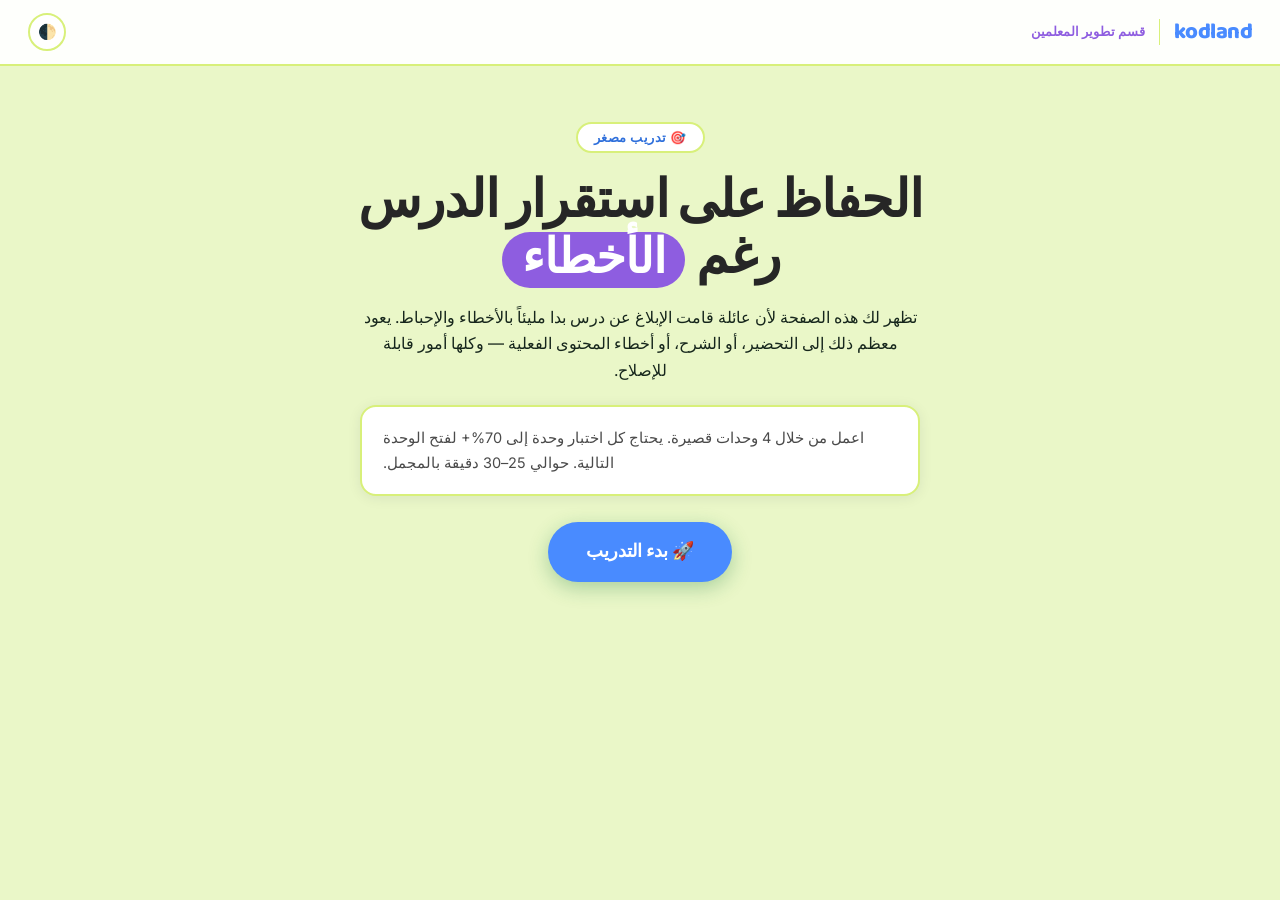
==== ar.html @ 989e4e33 "Add files via upload" ====
<!DOCTYPE html>
<html lang="ar">
<head>
<meta charset="UTF-8">
<meta name="viewport" content="width=device-width, initial-scale=1.0">
<title>Mini-Training · Handling Errors in Class — Kodland Tutor Training</title>
<link href="https://fonts.googleapis.com/css2?family=Baloo+2:wght@600;700;800&family=Inter:wght@400;500;600;700;800&display=swap" rel="stylesheet">
<link rel="stylesheet" href="assets/style.css">
</head>
<body>

<!-- HOME -->
<div id="screen-home" class="screen active">
  <nav class="nav">
    <a class="logo" href="#" onclick="goHome();return false;">
      <span class="logo-mark">kodland</span>
      <span class="logo-div"></span>
      <span class="logo-sub" data-i18n="logoSub"></span>
    </a>
    <div class="nav-r">
      <button class="tbtn" onclick="toggleTheme()">🌓</button>
    </div>
  </nav>
  <div class="hero">
    <div class="hero-inner">
      <div class="eyebrow" data-i18n="heroEyebrow"></div>
      <h1 data-i18n-html="heroTitle"></h1>
      <p data-i18n="heroIntro"></p>
      <div class="card" style="max-width:560px;margin:0 auto 22px;text-align:left"><p style="margin:0" data-i18n="heroWork"></p></div>
      <button class="start-btn" onclick="goDashboard()" data-i18n="startBtn"></button>
    </div>
  </div>
</div>

<!-- DASHBOARD -->
<div id="screen-path" class="screen">
  <nav class="nav">
    <a class="logo" href="#" onclick="goHome();return false;">
      <span class="logo-mark">kodland</span>
      <span class="logo-div"></span>
      <span class="logo-sub" data-i18n="logoSub"></span>
    </a>
    <div class="nav-r">
      <span id="ntag" style="font-size:13px;color:var(--text-muted);font-weight:700;display:none"></span>
      <button class="tbtn" onclick="devUnlockAll()" data-i18n-title="devTitle" title="">🔓</button>
      <button class="tbtn" onclick="toggleTheme()">🌓</button>
    </div>
  </nav>
  <div class="msec">
    <div class="slbl">Your learning path</div>
    <div class="grid" id="mgrid"></div>
  </div>
</div>

<!-- CONTENT -->
<div id="screen-content" class="screen">
  <nav class="nav">
    <a class="logo" href="#" onclick="goHome();return false;">
      <span class="logo-mark">kodland</span>
      <span class="logo-div"></span>
      <span class="logo-sub" data-i18n="logoSub"></span>
    </a>
    <div class="nav-r">
      <button class="tbtn" onclick="goDashboard()" data-i18n-title="backToPath" title="">🏠</button>
      <button class="tbtn" onclick="toggleTheme()">🌓</button>
    </div>
  </nav>
  <div class="cbody" id="contentBody"></div>
</div>

<!-- RESULTS -->
<div id="screen-results" class="screen">
  <nav class="nav">
    <a class="logo" href="#" onclick="goHome();return false;">
      <span class="logo-mark">kodland</span><span class="logo-div"></span><span class="logo-sub" data-i18n="logoSub"></span>
    </a>
    <div class="nav-r"><button class="tbtn" onclick="toggleTheme()">🌓</button></div>
  </nav>
  <div class="rbody" id="resultsBody"></div>
</div>


<script>window.PROG_KEY_OVERRIDE='kl-mt-content_errors-progress';</script>
<script src="assets/content-ar.js"></script>
<script src="assets/engine.js"></script>
</body>
</html>
---- assets/style.css ----
:root{
  --blue:#498BFF;--blue-d:#2E6FDB;--blue-l:#8FB8FF;
  --coral:#8E5DE0;--coral-d:#7440C4;--pink-hover:#B98FEF;--pink-hover-d:#9B6FE0;
  --green:#D3FF5F;--green-d:#6B9A1E;--green-l:#E9FFB0;
  --ink:#262626;--ink2:#4A4A4A;--muted:#8A8A8A;
  --bg:#EAF7C8;--surface:#FFFFFF;--surface2:#F4FCE0;--border:#D8F07A;
  --text:var(--ink);--text2:var(--ink2);--text-muted:var(--muted);
  --nav-bg:rgba(255,255,255,0.94);--nav-b:#D8F07A;
  --shadow:0 2px 14px rgba(11,31,69,.08);--shadow-h:0 10px 30px rgba(18,59,132,.16);
  --hi-bg:#EEF5FF;--hi-b:#AECBF7;--hi-t:#123B9A;
  --opt-h:#EEF5FF;
  --ok-bg:#EAFBF1;--ok-b:#8FE3B4;--ok-t:#0F7A45;
  --no-bg:#FFF1EF;--no-b:#FFC3B8;--no-t:#B23A26;
  --cute-bg:#FFF9E1;--cute-b:#F6DE94;--cute-t:#8A6412;
  --onbg:var(--ink);--onbg2:var(--ink2);--onbg-muted:var(--muted);
  --r:16px;--rsm:10px;--rpill:999px;
}
[data-theme="dark"]{
  --ink:#ECECEC;--ink2:#B7B7C2;--muted:#8D8D99;
  --bg:#12141A;
  --surface:#1C1F27;--surface2:#242830;--border:#333A4A;
  --nav-bg:rgba(18,20,26,0.92);--nav-b:#2A2E3A;
  --shadow:0 2px 14px rgba(0,0,0,.45);--shadow-h:0 10px 30px rgba(0,0,0,.55);
  --hi-bg:rgba(73,139,255,.12);--hi-b:rgba(73,139,255,.4);--hi-t:#8FB8FF;
  --opt-h:#232838;
  --ok-bg:rgba(15,122,69,.15);--ok-b:rgba(15,122,69,.45);--ok-t:#6FE3A4;
  --no-bg:rgba(178,58,38,.15);--no-b:rgba(178,58,38,.45);--no-t:#FF8B76;
  --cute-bg:rgba(138,100,18,.18);--cute-b:rgba(138,100,18,.45);--cute-t:#F6DE94;
  --onbg:var(--ink);--onbg2:var(--ink2);--onbg-muted:var(--muted);
}
*{box-sizing:border-box;margin:0;padding:0}
html{scroll-behavior:smooth}
body{background:var(--bg);color:var(--text);font-family:'Inter',sans-serif;min-height:100vh;overflow-x:hidden;transition:background .25s,color .25s}
.screen{display:none;min-height:100vh;flex-direction:column}
.screen.active{display:flex}
.nav{display:flex;align-items:center;justify-content:space-between;padding:0 28px;height:66px;background:var(--nav-bg);backdrop-filter:blur(14px);border-bottom:2px solid var(--nav-b);position:sticky;top:0;z-index:100}
.logo{display:flex;align-items:center;gap:9px;text-decoration:none;flex-shrink:0}
.logo-mark{font-family:'Baloo 2',sans-serif;font-weight:800;font-size:22px;letter-spacing:-.5px;color:var(--blue);line-height:1;white-space:nowrap}
.logo-sub{font-family:'Inter',sans-serif;font-weight:700;font-size:12.5px;color:var(--coral);white-space:nowrap;line-height:1.3;max-width:180px}
.logo-div{width:1px;height:26px;background:var(--border);margin:0 5px}
.nav-r{display:flex;align-items:center;gap:8px;position:relative}
.tbtn{display:flex;align-items:center;justify-content:center;width:38px;height:38px;border-radius:50%;background:var(--surface);border:2px solid var(--border);color:var(--text2);font-size:15px;cursor:pointer;transition:all .15s;flex-shrink:0}
.tbtn:hover{border-color:var(--blue-l);background:var(--surface2)}
/* HERO */
.hero{padding:56px 40px 40px;text-align:center;position:relative;overflow:hidden}
.hero-inner{position:relative;max-width:640px;margin:0 auto}
.eyebrow{display:inline-flex;align-items:center;gap:6px;background:var(--surface);border:2px solid var(--border);border-radius:var(--rpill);padding:6px 16px;font-family:'Inter',sans-serif;font-size:12.5px;font-weight:800;color:var(--blue-d);margin-bottom:22px;text-transform:uppercase;letter-spacing:.5px}
.hero h1{font-family:'Baloo 2',sans-serif;font-size:clamp(32px,5.2vw,52px);font-weight:800;line-height:1.08;letter-spacing:-1px;color:var(--onbg);margin-bottom:16px}
.h-pill{display:inline-block;background:#8E5DE0;color:#fff;border-radius:var(--rpill);padding:2px 20px;margin:0 2px;font-size:.92em}
.hero p{color:#16261c;font-size:16px;line-height:1.65;margin-bottom:22px;max-width:560px;margin-left:auto;margin-right:auto;position:relative;z-index:1}
[data-theme="dark"] .hero p{color:var(--onbg2)}
.hero-reasons{max-width:560px;margin:0 auto 24px;text-align:left;display:flex;flex-direction:column;gap:10px}
.hr-item{display:flex;gap:13px;align-items:center;background:var(--surface);border:2px solid var(--border);border-radius:14px;padding:13px 17px;font-size:14.5px;color:var(--text2);line-height:1.55;box-shadow:var(--shadow)}
.hr-item .hr-ic{flex-shrink:0;font-size:18px;line-height:1;width:38px;height:38px;border-radius:50%;background:var(--hi-bg);display:flex;align-items:center;justify-content:center}
.hr-item:nth-child(2) .hr-ic{background:#E4F5D3}
.hr-item:nth-child(3) .hr-ic{background:#FFE9F2}
.start-btn{display:inline-block;padding:16px 38px;background:var(--blue);color:#fff;border:none;border-radius:var(--rpill);font-family:'Baloo 2',sans-serif;font-size:18px;font-weight:700;cursor:pointer;transition:all .15s;box-shadow:0 6px 20px rgba(20,120,60,.3);margin-top:4px}
.start-btn:hover{background:var(--pink-hover-d);transform:translateY(-2px);box-shadow:0 8px 24px rgba(212,160,23,.4)}
/* DASHBOARD */
.msec{padding:8px 32px 70px;max-width:1080px;margin:0 auto;width:100%}
.slbl{font-family:'Baloo 2',sans-serif;font-size:13px;font-weight:700;text-transform:uppercase;letter-spacing:1.5px;color:var(--onbg-muted);margin-bottom:16px;margin-top:4px}
.grid{display:grid;grid-template-columns:repeat(auto-fill,minmax(290px,1fr));gap:16px}
.mc{background:var(--surface);border:2px solid var(--border);border-radius:var(--r);overflow:hidden;cursor:pointer;transition:transform .2s,box-shadow .2s,border-color .2s;box-shadow:var(--shadow)}
.mc:hover:not(.locked){transform:translateY(-4px);box-shadow:var(--shadow-h)}
.mc.locked{opacity:.5;cursor:not-allowed}
.mc.done{border-color:var(--blue)}
.mc-stripe{height:7px}
.mc-body{padding:22px}
.mc-top{display:flex;align-items:center;justify-content:space-between;margin-bottom:9px}
.mc-num{font-size:12px;font-weight:800;letter-spacing:.8px;text-transform:uppercase;color:var(--text-muted)}
.mc-em{font-size:32px}
.mc-title{font-family:'Baloo 2',sans-serif;font-size:22px;font-weight:700;letter-spacing:-.2px;color:var(--text);margin-bottom:7px;line-height:1.15}
.mc-desc{font-size:14.5px;color:var(--text2);line-height:1.6}
.mc-foot{margin-top:16px;display:flex;align-items:center;justify-content:space-between}
.badge{font-family:'Inter',sans-serif;font-size:11px;font-weight:800;letter-spacing:.3px;padding:5px 13px;border-radius:var(--rpill);text-transform:uppercase}
.bd{background:#E4F5D3;color:var(--green-d);border:1.5px solid var(--green)}
.bs{background:var(--coral);color:#fff;border:1.5px solid var(--coral-d)}
.bl{background:var(--surface2);color:var(--text-muted);border:1.5px solid var(--border)}
.br{background:#DCEBFF;color:var(--blue-d);border:1.5px solid var(--blue-l)}
[data-theme="dark"] .bd{background:rgba(211,255,95,.15);color:var(--green);border-color:rgba(211,255,95,.4)}
[data-theme="dark"] .br{background:rgba(73,139,255,.15);color:var(--blue-l);border-color:rgba(73,139,255,.4)}
.stag{font-size:12.5px;color:var(--text-muted);font-weight:600}
.stag b{color:var(--text)}
/* CONTENT */
.cbody{padding:38px 40px 60px;max-width:820px;margin:0 auto;width:100%;flex:1}
.meyebrow{font-size:11.5px;font-weight:800;text-transform:uppercase;letter-spacing:1px;color:var(--onbg-muted);margin-bottom:9px}
.mh1{font-family:'Baloo 2',sans-serif;font-size:clamp(26px,4vw,38px);font-weight:800;letter-spacing:-.6px;line-height:1.12;color:var(--onbg);margin-bottom:16px}
.mobj{background:var(--surface);border:2px solid var(--border);border-left:5px solid var(--coral);border-radius:0 var(--rsm) var(--rsm) 0;padding:14px 18px;font-size:14.5px;color:var(--text2);line-height:1.6;margin-bottom:34px}
.mobj strong{color:var(--text)}
.sch{font-family:'Baloo 2',sans-serif;font-size:24px;font-weight:800;margin:44px 0 18px;color:var(--onbg);display:flex;align-items:center;gap:12px;letter-spacing:-.3px}
.sch::before{content:'';width:12px;height:12px;border-radius:4px;background:var(--coral);flex-shrink:0;transform:rotate(45deg)}
.sch::after{content:'';flex:1;height:3px;background:var(--coral);border-radius:2px;opacity:.4}
.card{background:var(--surface);border:2px solid var(--border);border-radius:var(--r);padding:19px 21px;margin-bottom:12px;box-shadow:var(--shadow)}
.card h4{font-family:'Baloo 2',sans-serif;font-size:15px;font-weight:700;color:var(--text);margin-bottom:8px}
.card p,.card li{font-size:14.5px;color:var(--text2);line-height:1.7}
.card ul,.card ol{padding-left:18px}
.card li{margin-bottom:6px}
.card p strong,.card li strong{color:var(--text)}
.card p{margin-bottom:10px}
.card p:last-child{margin-bottom:0}
.tbl-wrap{overflow-x:auto;margin-top:4px}
.card table{width:100%;border-collapse:collapse;font-size:13.6px;line-height:1.55}
.card th{text-align:left;padding:9px 11px;border-bottom:2px solid var(--border);font-family:'Baloo 2',sans-serif;font-size:12.8px;color:var(--text)}
.card td{padding:9px 11px;border-bottom:1px solid var(--border);color:var(--text2);vertical-align:top}
.card tr:last-child td{border-bottom:none}
.card.hi{background:var(--hi-bg);border-color:var(--hi-b)}
.card.hi h4{color:var(--hi-t);font-size:16.5px}
.card.hi p,.card.hi li{color:var(--hi-t);opacity:.92}
.card.ok{background:var(--ok-bg);border-color:var(--ok-b)}
.card.ok h4{color:var(--ok-t)}
.card.ok p,.card.ok li{color:var(--ok-t);opacity:.92}
.card.danger{background:var(--no-bg);border-color:var(--no-b)}
.card.danger h4{color:var(--no-t)}
.card.danger p,.card.danger li{color:var(--no-t);opacity:.92}
.card.danger th{color:var(--no-t);border-color:var(--no-b)}
.card.danger td{color:var(--no-t);opacity:.9;border-color:var(--no-b)}
.card.cute{background:var(--cute-bg);border-color:var(--cute-b)}
.card.cute h4{color:var(--cute-t);font-size:16.5px}
.card.cute p,.card.cute li{color:var(--cute-t);opacity:.92}
.acc-item{background:var(--surface);border:2px solid var(--border);border-radius:var(--r);margin-bottom:12px;box-shadow:var(--shadow);overflow:hidden}
.acc-item summary{cursor:pointer;list-style:none;padding:18px 22px;font-family:'Baloo 2',sans-serif;font-weight:700;font-size:16px;display:flex;align-items:center;justify-content:space-between;gap:10px}
.acc-item summary::-webkit-details-marker{display:none}
.acc-item summary::after{content:'▾';font-size:14px;color:var(--text-muted);flex-shrink:0;transition:transform .2s}
.acc-item[open] summary::after{transform:rotate(180deg)}
.acc-item .acc-body{padding:0 22px 20px}
.acc-big-title{font-family:'Baloo 2',sans-serif;font-weight:800;font-size:23px;margin:30px 0 16px;text-align:center}
.sib{padding:16px 18px}
.sib-head{display:flex;align-items:center;gap:14px;margin-bottom:10px}
.sib-ic{font-size:38px;line-height:1;flex-shrink:0;width:52px;height:52px;display:flex;align-items:center;justify-content:center;background:var(--surface2);border-radius:50%}
.sib-head h4{font-size:14.5px;font-weight:800;line-height:1.3}
.sib-body{font-size:13.5px;line-height:1.55}
.sib-body ul,.sib-body ol{margin:0;padding-left:20px}
.sib-body li{margin-bottom:5px}
.sib-body p{margin-bottom:6px}
.notice-line{display:flex;align-items:flex-start;gap:10px;background:var(--surface2);border-radius:var(--rsm);padding:12px 14px;margin-bottom:12px;font-size:13.5px;line-height:1.5}
.notice-line .nl-ic{font-size:22px;flex-shrink:0}
.doavoid{display:grid;grid-template-columns:1fr 1fr;gap:14px;margin-bottom:14px}
@media(max-width:600px){.doavoid{grid-template-columns:1fr}}
.doavoid .dobox,.doavoid .avoidbox{border-radius:var(--r);padding:18px 19px;box-shadow:var(--shadow)}
.doavoid .dobox{background:var(--ok-bg);border:2px solid var(--ok-b)}
.doavoid .avoidbox{background:var(--no-bg);border:2px solid var(--no-b)}
.doavoid h5{font-family:'Baloo 2',sans-serif;font-weight:800;font-size:14.5px;margin-bottom:11px;display:flex;align-items:center;gap:7px}
.doavoid .dobox h5{color:var(--ok-t)}
.doavoid .avoidbox h5{color:var(--no-t)}
.doavoid ul{list-style:none;padding:0;margin:0;display:flex;flex-direction:column;gap:10px}
.doavoid li{display:flex;gap:8px;font-size:13.6px;line-height:1.55}
.doavoid .dobox li{color:var(--ok-t)}
.doavoid .avoidbox li{color:var(--no-t)}
.doavoid li .lic{flex-shrink:0}
.doavoid em{opacity:.85}
.pattern-row{display:grid;grid-template-columns:repeat(3,1fr);gap:14px;margin-bottom:14px}
@media(max-width:760px){.pattern-row{grid-template-columns:1fr}}
.pattern-card{background:var(--surface);border:2px solid var(--border);border-radius:var(--r);padding:22px 20px;box-shadow:var(--shadow);text-align:center;display:flex;flex-direction:column}
.pattern-ic{font-size:38px;margin-bottom:10px}
.pattern-title{font-family:'Baloo 2',sans-serif;font-weight:800;font-size:16px;margin-bottom:9px;color:var(--text)}
.pattern-desc{font-size:12.8px;color:var(--text2);margin-bottom:12px;line-height:1.5;font-style:italic}
.pattern-note{font-size:12.8px;color:var(--text2);line-height:1.55;text-align:left;background:var(--surface2);border-radius:10px;padding:11px 13px;margin-top:auto}
.mobj-box{display:flex;gap:16px;align-items:flex-start;background:var(--surface);border:2px solid var(--border);border-radius:var(--r);padding:18px 20px;margin-bottom:34px;box-shadow:var(--shadow)}
.mobj-ic{width:46px;height:46px;border-radius:50%;background:var(--hi-bg);display:flex;align-items:center;justify-content:center;font-size:21px;flex-shrink:0}
.mobj-txt strong{font-family:'Baloo 2',sans-serif;font-size:11.5px;text-transform:uppercase;letter-spacing:.6px;color:var(--coral);display:block;margin-bottom:5px}
.mobj-txt p{font-size:14.5px;color:var(--text2);line-height:1.6;margin:0}
.mc-em-circle{width:54px;height:54px;border-radius:50%;display:flex;align-items:center;justify-content:center;font-size:27px;flex-shrink:0}
.co-star{background:#FFF6DC;border-color:#F4D883;color:#8A6412}
[data-theme="dark"] .co-star{background:rgba(244,216,131,.15);border-color:rgba(244,216,131,.4);color:#F4D883}
.step-flow{display:flex;align-items:stretch;gap:8px;margin-bottom:14px;flex-wrap:wrap}
.step-box{flex:1;min-width:160px;background:var(--surface);border:2px solid var(--border);border-radius:var(--r);padding:18px 15px;text-align:center;box-shadow:var(--shadow);display:flex;flex-direction:column;align-items:center;justify-content:flex-start}
.step-ic{font-size:32px;margin-bottom:9px}
.step-lbl{font-size:13px;color:var(--text2);line-height:1.45;font-weight:600}
.step-arrow{display:flex;align-items:center;justify-content:center;font-size:22px;color:var(--coral);flex:0 0 auto;font-weight:800}
@media(max-width:700px){.step-flow{flex-direction:column}.step-arrow{transform:rotate(90deg);margin:-4px auto}}
.bigstat{display:flex;gap:22px;align-items:center;background:var(--surface);border:2px solid var(--border);border-radius:var(--r);padding:24px 26px;margin-bottom:14px;box-shadow:var(--shadow)}
.bigstat-num{font-family:'Baloo 2',sans-serif;font-size:54px;font-weight:800;color:var(--blue-d);flex-shrink:0;line-height:1;min-width:110px;text-align:center}
.bigstat-txt{font-size:14px;color:var(--text2);line-height:1.65}
.bigstat-txt strong{color:var(--text)}
@media(max-width:560px){.bigstat{flex-direction:column;text-align:center}}
.ck-list{display:flex;flex-direction:column;gap:11px;background:var(--surface);border:2px solid var(--border);border-radius:var(--r);padding:18px 20px;margin-bottom:12px;box-shadow:var(--shadow)}
.ck-row{display:flex;gap:11px;align-items:flex-start;font-size:14px;color:var(--text2);line-height:1.55}
.ck-box{flex-shrink:0;font-size:18px;color:var(--blue-d);margin-top:-1px}
.nc-list{display:flex;flex-direction:column;gap:12px;margin-bottom:12px}
.nc-row{display:flex;gap:14px;align-items:flex-start;background:var(--surface);border:2px solid var(--border);border-radius:var(--r);padding:15px 18px;box-shadow:var(--shadow)}
.nc-num{flex-shrink:0;width:32px;height:32px;border-radius:50%;background:var(--blue-l);color:var(--blue-d);display:flex;align-items:center;justify-content:center;font-family:'Baloo 2',sans-serif;font-weight:800;font-size:15px}
.nc-txt{font-size:14px;color:var(--text2);line-height:1.6;padding-top:4px}
.mt-pic{display:block;width:100%;height:auto;border-radius:var(--r);border:2px solid var(--border);box-shadow:var(--shadow);margin:0 0 14px;background:var(--surface)}
.mt-fig{margin:0 0 16px}
.mt-fig .mt-pic{margin-bottom:0;border-bottom-left-radius:0;border-bottom-right-radius:0;box-shadow:none}
.mt-fig figcaption{background:var(--surface);border:2px solid var(--border);border-top:none;border-radius:0 0 var(--r) var(--r);padding:12px 16px;font-size:14px;color:var(--text2);line-height:1.6;box-shadow:var(--shadow)}
.icon-grid{display:grid;grid-template-columns:repeat(auto-fit,minmax(220px,1fr));gap:12px;margin-bottom:12px}
.icon-grid-item{display:flex;gap:12px;align-items:flex-start;background:var(--surface);border:2px solid var(--border);border-radius:var(--r);padding:15px 16px;box-shadow:var(--shadow)}
.igi-ic{font-size:24px;flex-shrink:0;width:36px;height:36px;border-radius:50%;background:var(--hi-bg);display:flex;align-items:center;justify-content:center}
.igi-txt{font-size:13.5px;color:var(--text2);line-height:1.55}
.igi-txt strong{color:var(--text)}
.tl-wrap{display:flex;flex-direction:column;margin-bottom:14px}
.tl-item{display:flex;gap:14px;background:var(--surface);border:2px solid var(--border);border-radius:var(--r);padding:16px 18px;box-shadow:var(--shadow)}
.tl-ic{width:42px;height:42px;border-radius:50%;background:var(--hi-bg);display:flex;align-items:center;justify-content:center;font-size:20px;flex-shrink:0}
.tl-lbl{font-family:'Baloo 2',sans-serif;font-weight:800;font-size:12.5px;color:var(--coral-d);text-transform:uppercase;letter-spacing:.4px;margin-bottom:7px}
.tl-body{flex:1}
.tl-body ul{padding-left:18px;margin:0}
.tl-body li{font-size:13.5px;color:var(--text2);line-height:1.6;margin-bottom:5px}
.tl-body li:last-child{margin-bottom:0}
.tl-connector{width:2px;height:16px;background:var(--border);margin-left:39px}
.tbl-full{width:100vw;position:relative;left:50%;right:50%;margin-left:-50vw;margin-right:-50vw;padding:0 max(20px,calc(50vw - 570px));overflow-x:auto;box-sizing:border-box}
.tbl-full table{min-width:1100px}
.tbl-full .card{margin:0}
.tbl-full table tr:nth-child(even){background:var(--surface2)}
.tbl-full table th{position:sticky;top:0;background:var(--blue);color:#fff}
.rule-row{display:flex;flex-direction:column;gap:10px;margin-bottom:14px}
.rule-card{display:flex;gap:14px;align-items:flex-start;background:var(--surface);border:2px solid var(--border);border-left:5px solid var(--blue);border-radius:var(--r);padding:15px 18px;box-shadow:var(--shadow)}
.rule-num{width:32px;height:32px;border-radius:50%;background:var(--blue);color:#fff;font-family:'Baloo 2',sans-serif;font-weight:800;font-size:14px;display:flex;align-items:center;justify-content:center;flex-shrink:0}
.rule-ic{font-size:22px;flex-shrink:0}
.rule-txt{font-size:13.8px;color:var(--text2);line-height:1.55}
.rule-txt strong{color:var(--text)}
.bo-mock{background:#211E33;border-radius:16px;padding:22px 22px 18px;color:#EDEAF9;font-family:'Segoe UI',Inter,sans-serif;margin-bottom:14px;box-shadow:var(--shadow-h);position:relative;margin-top:10px}
.bo-mock-tag{position:absolute;top:-12px;left:18px;background:var(--coral);color:#fff;font-family:'Baloo 2',sans-serif;font-size:11px;font-weight:800;padding:5px 13px;border-radius:999px;text-transform:uppercase;letter-spacing:.4px;box-shadow:0 3px 8px rgba(0,0,0,.25)}
/* BO SIMULATION EMBED (breaks out of the content column on purpose) */
.sim-embed{position:relative;left:50%;right:50%;margin-left:-50vw;margin-right:-50vw;width:100vw;max-width:100vw;margin-top:18px;margin-bottom:22px}
.sim-embed-inner{max-width:1440px;margin:0 auto;padding:0 16px}
.sim-embed-tag{display:inline-block;background:var(--coral);color:#fff;font-family:'Baloo 2',sans-serif;font-size:11px;font-weight:800;padding:5px 13px;border-radius:999px;text-transform:uppercase;letter-spacing:.4px;margin-bottom:10px}
.sim-embed iframe{width:100%;height:480px;border:2px solid var(--border);border-radius:16px;box-shadow:var(--shadow-h);display:block;background:#211E33}
@media(max-width:760px){.sim-embed iframe{height:420px}}
.bo-tabs{display:flex;gap:8px;margin-bottom:14px;flex-wrap:wrap}
.bo-tab{padding:8px 16px;border-radius:8px;border:1px solid #3A3460;background:#2C2846;color:#C3BEDA;font-size:12.5px;font-weight:700;cursor:pointer;font-family:inherit}
.bo-tab.active{background:#498BFF;color:#fff;border-color:#498BFF}
.bo-field{display:flex;gap:10px;padding:9px 0;border-bottom:1px solid rgba(255,255,255,.07);font-size:13px;color:#C3BEDA}
.bo-field:last-child{border-bottom:none}
.bo-field b{color:#fff;min-width:110px;display:inline-block}
.bo-comment{background:#2C2846;border-radius:10px;padding:13px 15px;font-size:12.8px;color:#C3BEDA;line-height:1.65;margin-top:2px}
.bo-comment .role{display:inline-block;background:#3A3460;color:#AEB8FA;font-size:10px;font-weight:800;padding:2px 8px;border-radius:5px;margin-bottom:7px}
.bo-progress-head{display:flex;justify-content:space-between;align-items:flex-start;flex-wrap:wrap;gap:10px;margin-bottom:14px}
.bo-select{background:#342E56;border:1px solid #3A3460;color:#EDEAF9;padding:7px 12px;border-radius:8px;font-size:12.5px;font-family:inherit}
.bo-status{font-size:12px;color:#C3BEDA;display:flex;align-items:center;gap:4px;flex-wrap:wrap}
.bo-status b{color:#fff}
.bo-info-ic{width:22px;height:22px;border-radius:50%;background:#342E56;color:#8FB8FF;display:inline-flex;align-items:center;justify-content:center;font-size:12px;cursor:pointer;border:1px solid #3A3460;margin-left:4px}
.bo-grid-row{display:flex;align-items:center;gap:10px;margin-bottom:12px;flex-wrap:wrap}
.bo-mod-lbl{width:28px;font-weight:800;color:#fff;font-size:13px;flex-shrink:0}
.bo-cell-wrap{display:flex;flex-direction:column;align-items:center;gap:4px;width:66px}
.bo-cell-lbl{font-size:9.5px;color:#8B85A6}
.bo-cell{padding:6px 0;width:100%;text-align:center;border-radius:999px;font-size:11px;font-weight:700}
.bo-cell.attended{background:rgba(52,211,153,.18);color:#7FE8BE}
.bo-cell.absent{background:rgba(242,113,109,.2);color:#FF9C97}
.bo-cell.notsubmitted{background:rgba(242,140,109,.22);color:#FFA98F}
.bo-cell.reviewed{background:rgba(52,211,153,.18);color:#7FE8BE}
.bo-cell.next{background:#342E56;color:#6b6584}
.bo-mod-total{font-size:11.5px;color:#8B85A6;margin-left:4px}
.bo-legend{display:none;position:absolute;top:6px;right:0;background:#fff;color:#2a2540;border-radius:10px;padding:15px 17px;box-shadow:0 10px 30px rgba(0,0,0,.45);z-index:20;width:min(430px,90vw);font-size:12px}
.bo-legend.show{display:block}
.bo-legend-cols{display:grid;grid-template-columns:1fr 1fr;gap:16px}
.bo-legend h6{font-size:11px;text-transform:uppercase;letter-spacing:.4px;color:#8A84A3;margin-bottom:8px}
.bo-legend-row{display:flex;align-items:center;gap:7px;margin-bottom:7px;line-height:1.3}
.bo-legend-dot{width:10px;height:10px;border-radius:50%;flex-shrink:0}
@media(max-width:560px){.bo-legend-cols{grid-template-columns:1fr}.bo-cell-wrap{width:58px}}
.two-col{display:grid;grid-template-columns:1fr 1fr;gap:12px}
@media(max-width:600px){.two-col{grid-template-columns:1fr}}
.three-col{display:grid;grid-template-columns:1fr 1fr 1fr;gap:12px}
@media(max-width:760px){.three-col{grid-template-columns:1fr}}
.divider{border:none;border-top:2px solid var(--border);margin:34px 0}
.ctabtn{display:block;width:100%;padding:17px;background:var(--blue);color:#fff;border:none;border-radius:var(--rpill);font-family:'Baloo 2',sans-serif;font-size:18px;font-weight:700;cursor:pointer;transition:all .15s;margin-bottom:40px;margin-top:4px;box-shadow:0 4px 16px rgba(20,120,60,.28)}
.ctabtn:hover{background:var(--pink-hover-d);transform:translateY(-2px);box-shadow:0 6px 20px rgba(212,160,23,.4)}
.ctabtn:disabled{opacity:.4;cursor:not-allowed;transform:none;box-shadow:none}
@media(max-width:640px){.cbody,.msec,.hero{padding-left:18px;padding-right:18px}}
/* VIDEO SLOT (placeholder — no footage yet) */
.vslot{background:#000000;border:2px solid #2A2A2A;border-radius:var(--r);padding:22px 22px 20px;margin-bottom:12px;color:#EAEAEA}
.vslot-top{display:flex;align-items:center;gap:10px;margin-bottom:10px}
.vslot-ic{width:38px;height:38px;border-radius:50%;background:rgba(255,255,255,.08);display:flex;align-items:center;justify-content:center;font-size:17px;flex-shrink:0}
.vslot-title{font-family:'Baloo 2',sans-serif;font-weight:700;font-size:15px;color:#fff}
.vslot-meta{font-size:11.5px;color:#8FB8FF;text-transform:uppercase;letter-spacing:.5px;font-weight:800;margin-top:2px}
.vslot-frame{background:#000000;border:1px solid rgba(255,255,255,.15);border-radius:12px;padding:26px;text-align:center;margin-bottom:12px;overflow:hidden}
.vslot-frame .big{font-size:30px;margin-bottom:6px}
.vslot-frame .lbl{font-size:12.5px;color:#8FB8FF;font-weight:700}
.vslot-brief{font-size:13px;line-height:1.6;color:#CFCFCF;font-style:italic}
/* CALLOUT (guide-style emoji callouts) */
.callout{display:flex;gap:12px;border-radius:var(--rsm);padding:15px 17px;margin-bottom:12px;font-size:14.3px;line-height:1.68;border:1.5px solid}
.co-ic{font-size:19px;flex-shrink:0;margin-top:1px}
.co-body p{margin-bottom:8px}
.co-body p:last-child{margin-bottom:0}
.co-body ul,.co-body ol{padding-left:18px;margin-bottom:8px}
.co-body li{margin-bottom:4px}
.co-target{background:var(--hi-bg);border-color:var(--hi-b);color:var(--hi-t)}
.co-warn{background:#FFF6EE;border-color:#FBD9B0;color:#9A5B12}
[data-theme="dark"] .co-warn{background:rgba(154,91,18,.18);border-color:rgba(154,91,18,.45);color:#F5B971}
.co-danger{background:var(--no-bg);border-color:var(--no-b);color:var(--no-t)}
.co-ok{background:var(--ok-bg);border-color:var(--ok-b);color:var(--ok-t)}
.co-cute{background:var(--cute-bg);border-color:var(--cute-b);color:var(--cute-t)}
.co-idea{background:#EFFAFF;border-color:#B9E6FA;color:#0B5E85}
[data-theme="dark"] .co-idea{background:rgba(11,94,133,.18);border-color:rgba(11,94,133,.45);color:#7FD4F5}
.co-loop{background:var(--hi-bg);border-color:var(--hi-b);color:var(--hi-t)}
.co-body b,.co-body strong{color:inherit}
/* INTERACTION (selection-based exercises) */
.ix-wrap{background:var(--surface);border:2px solid var(--border);border-radius:var(--r);padding:24px;margin-bottom:16px;box-shadow:var(--shadow)}
.ix-badge{display:inline-flex;align-items:center;gap:6px;background:#DDF3E5;color:var(--blue-d);border:1.5px solid var(--blue-l);border-radius:var(--rpill);padding:5px 14px;font-size:11.5px;font-weight:800;text-transform:uppercase;letter-spacing:.4px;margin-bottom:14px}
[data-theme="dark"] .ix-badge{background:rgba(143,224,180,.15);color:var(--blue-l)}
.ix-title{font-family:'Baloo 2',sans-serif;font-size:18px;font-weight:800;color:var(--text);margin-bottom:8px}
.ix-instr{font-size:14px;color:var(--text2);line-height:1.6;margin-bottom:18px}
.ix-card{background:var(--surface2);border:2px solid var(--border);border-radius:var(--rsm);padding:14px 16px;margin-bottom:10px;font-size:14px;color:var(--text);cursor:pointer;transition:all .15s;line-height:1.55}
.ix-card:hover:not(.locked){border-color:var(--blue-l);transform:translateY(-1px)}
.ix-card.locked{cursor:default}
.ix-card.correct{background:var(--ok-bg);border-color:var(--ok-b);color:var(--ok-t)}
.ix-card.wrong{background:var(--no-bg);border-color:var(--no-b);color:var(--no-t)}
.ix-zones{display:grid;grid-template-columns:repeat(auto-fit,minmax(180px,1fr));gap:10px;margin-top:14px}
.ix-zone{border:2px dashed var(--border);border-radius:var(--rsm);padding:12px;text-align:center;font-family:'Baloo 2',sans-serif;font-weight:700;font-size:13px;color:var(--text2)}
.ix-zone-btn{display:block;width:100%;padding:9px 8px;margin-top:8px;border-radius:8px;border:2px solid var(--border2,var(--border));background:var(--surface);font-family:'Inter',sans-serif;font-weight:700;font-size:12.5px;cursor:pointer;color:var(--text2)}
.ix-zone-btn:hover:not(:disabled){border-color:var(--blue-l);color:var(--blue-d)}
.ix-zone-btn:disabled{opacity:.4;cursor:not-allowed}
.ix-zone-btn.correct-zone{opacity:1!important;background:var(--ok-bg);border-color:var(--ok-b);color:var(--ok-t)}
.ix-zone-btn.wrong-zone{opacity:1!important;background:var(--no-bg);border-color:var(--no-b);color:var(--no-t)}
.ix-fb{margin-top:8px;font-size:13px;line-height:1.55;border-radius:8px;padding:9px 12px}
.ix-fb.ok{background:var(--ok-bg);color:var(--ok-t)}
.ix-fb.bad{background:var(--no-bg);color:var(--no-t)}
.ix-progress{font-size:12.5px;color:var(--text-muted);font-weight:700;margin-top:14px;text-align:right}
.ix-nextbtn{display:none;margin-top:16px;width:100%;padding:14px;background:var(--blue);color:#fff;border:none;border-radius:var(--rpill);font-family:'Baloo 2',sans-serif;font-size:16px;font-weight:700;cursor:pointer}
.ix-nextbtn.show{display:block}
.ix-nextbtn:hover{background:var(--pink-hover-d)}
.ix-sim-link{display:flex;gap:16px;align-items:center;background:var(--hi-bg);border:2px solid var(--hi-b);border-radius:var(--r);padding:20px;margin-bottom:16px}
.ix-sim-link .em{font-size:34px;flex-shrink:0}
.ix-sim-link a.simbtn{display:inline-block;margin-top:8px;background:var(--blue);color:#fff;padding:10px 20px;border-radius:var(--rpill);font-family:'Baloo 2',sans-serif;font-weight:700;font-size:14px;text-decoration:none}
.ix-sim-link a.simbtn:hover{background:var(--pink-hover-d)}
/* QUIZ */
.qbody{padding:38px 40px;max-width:700px;margin:0 auto;width:100%;flex:1}
.qpt{height:8px;background:var(--surface2);border:1.5px solid var(--border);border-radius:var(--rpill);margin-bottom:38px;overflow:hidden}
.qpf{height:100%;background:linear-gradient(90deg,var(--blue),var(--coral));border-radius:var(--rpill);transition:width .4s ease}
.qctr{font-size:12.5px;font-weight:800;text-transform:uppercase;letter-spacing:1px;color:var(--onbg-muted);margin-bottom:11px}
.qtxt{font-family:'Baloo 2',sans-serif;font-size:22px;font-weight:700;letter-spacing:-.3px;line-height:1.35;margin-bottom:28px;color:var(--onbg)}
.qopts{display:flex;flex-direction:column;gap:11px}
.qopt{background:var(--surface);border:2px solid var(--border);border-radius:var(--r);padding:15px 19px;cursor:pointer;font-size:14.5px;color:var(--text);font-family:'Inter',sans-serif;font-weight:500;transition:all .15s;text-align:left;line-height:1.5;box-shadow:var(--shadow)}
.qopt:hover:not(.answered){background:var(--opt-h);border-color:var(--blue-l)}
.qopt.correct{background:var(--ok-bg);border-color:var(--ok-b);color:var(--ok-t)}
.qopt.wrong{background:var(--no-bg);border-color:var(--no-b);color:var(--no-t)}
.qopt.answered{cursor:default}
.qfb{display:none;margin-top:15px;border-radius:var(--rsm);padding:14px 17px;font-size:14.5px;line-height:1.6;border:2px solid}
.qfb.show{display:block}
.qfb.ok{background:var(--ok-bg);border-color:var(--ok-b);color:var(--ok-t)}
.qfb.bad{background:var(--no-bg);border-color:var(--no-b);color:var(--no-t)}
.qnxt{display:none;margin-top:19px;width:100%;padding:15px;background:var(--blue);color:#fff;border:none;border-radius:var(--rpill);font-family:'Baloo 2',sans-serif;font-size:17px;font-weight:700;cursor:pointer;transition:all .15s}
.qnxt.show{display:block}
.qnxt:hover{background:var(--pink-hover-d)}
/* RESULTS */
.rbody{padding:64px 40px;max-width:540px;margin:0 auto;text-align:center;flex:1}
.remi{font-size:66px;margin-bottom:15px}
.rtitle{font-family:'Baloo 2',sans-serif;font-size:31px;font-weight:800;letter-spacing:-.4px;color:var(--onbg)}
.rpct{font-family:'Baloo 2',sans-serif;font-size:64px;font-weight:800;line-height:1;margin:15px 0 7px}
.rpct.pass{color:var(--blue)}
.rpct.fail{color:var(--no-t)}
.rsub{color:var(--onbg2);font-size:15.5px;line-height:1.65;margin-bottom:32px}
.bdark{display:block;width:100%;padding:15px 24px;margin-bottom:10px;background:var(--blue);color:#fff;border:none;border-radius:var(--rpill);font-family:'Baloo 2',sans-serif;font-size:17px;font-weight:700;cursor:pointer;transition:all .15s}
.bdark:hover{background:var(--pink-hover-d)}
.bline{display:block;width:100%;padding:14px 24px;margin-bottom:10px;background:transparent;color:var(--text2);border:2px solid var(--border);border-radius:var(--rpill);font-family:'Inter',sans-serif;font-size:14.5px;font-weight:700;cursor:pointer;transition:all .15s}
.bline:hover{background:var(--surface2);color:var(--text);border-color:var(--blue-l)}
/* FEEDBACK SLIDERS (ungraded, end of exam) */
.fbq{background:var(--surface);border:2px solid var(--border);border-radius:var(--r);padding:20px;margin-bottom:14px;text-align:left}
.fbq label{display:block;font-family:'Baloo 2',sans-serif;font-weight:700;font-size:14.5px;color:var(--text);margin-bottom:12px}
.fbq .scale{display:flex;gap:8px}
.fbq .scale button{flex:1;padding:11px 0;border-radius:10px;border:2px solid var(--border);background:var(--surface2);font-weight:800;font-family:'Baloo 2',sans-serif;cursor:pointer;color:var(--text2)}
.fbq .scale button.sel{background:var(--blue);border-color:var(--blue);color:#fff}
.fbq .scalelbl{display:flex;justify-content:space-between;font-size:11px;color:var(--text-muted);margin-top:6px}
/* CHECKLIST / FIELD CARD */
.chk-body{padding:44px 40px 64px;max-width:760px;margin:0 auto;flex:1}
.chk-badge{display:inline-flex;align-items:center;gap:6px;background:#DDF3E5;color:var(--blue-d);border:2px solid var(--blue-l);border-radius:var(--rpill);padding:6px 15px;font-family:'Inter',sans-serif;font-size:12.5px;font-weight:800;text-transform:uppercase;letter-spacing:.5px;margin-bottom:16px}
[data-theme="dark"] .chk-badge{background:rgba(143,224,180,.18);color:var(--blue-l)}
.chk-h1{font-family:'Baloo 2',sans-serif;font-size:clamp(24px,4vw,34px);font-weight:800;letter-spacing:-.6px;line-height:1.15;color:var(--onbg);margin-bottom:12px}
.chk-sub{font-size:15.5px;color:var(--onbg2);line-height:1.7;margin-bottom:30px}
.chk-list{display:flex;flex-direction:column;gap:12px}
.chk-item{display:flex;gap:14px;align-items:flex-start;background:var(--surface);border:2px solid var(--border);border-radius:var(--r);padding:16px 19px;box-shadow:var(--shadow)}
.chk-ic{width:30px;height:30px;border-radius:50%;background:#DDF3E5;color:var(--blue-d);display:flex;align-items:center;justify-content:center;font-weight:800;flex-shrink:0;font-family:'Baloo 2',sans-serif;font-size:13px}
.chk-txt{font-size:14px;color:var(--text2);line-height:1.6;padding-top:4px}
.chk-selfeval{margin-top:36px;background:var(--surface2);border:2px dashed var(--blue-l);border-radius:var(--r);padding:24px 26px}
.chk-selfeval-h{font-family:'Baloo 2',sans-serif;font-size:20px;font-weight:800;color:var(--text);margin-bottom:6px}
.chk-selfeval-sub{font-size:13.5px;color:var(--text-muted);margin-bottom:16px;line-height:1.55}
.chk-self-item{display:flex;gap:10px;margin-bottom:11px;font-size:14px;color:var(--text2);line-height:1.6}
.chk-self-item:last-child{margin-bottom:0}
.chk-actions{display:flex;gap:12px;margin-top:30px;flex-wrap:wrap}
.chk-actions button{flex:1;min-width:220px;margin-bottom:0}
.fc-block{background:var(--surface);border:2px solid var(--border);border-radius:var(--r);padding:18px 20px;margin-bottom:12px}
.fc-block h4{font-family:'Baloo 2',sans-serif;font-size:14.5px;color:var(--blue-d);text-transform:uppercase;letter-spacing:.4px;margin-bottom:8px}
.fc-block p,.fc-block li{font-size:13.8px;color:var(--text2);line-height:1.6}
.fc-block ul{padding-left:18px}
@media print{
  .nav,.no-print{display:none!important}
  body{background:#fff}
  .chk-body{padding:10px 6px;max-width:100%}
  .chk-item,.chk-selfeval,.fc-block{box-shadow:none;break-inside:avoid}
}

/* narrow screens + long translated labels: keep the top bar and tables inside the viewport */
@media(max-width:640px){
  .nav{padding:0 12px;gap:8px}
  .logo{gap:6px}
  .logo-mark{font-size:20px}
  .logo-div{margin:0 1px;height:22px}
  .logo-sub{font-size:10px;max-width:96px;line-height:1.15}
  .nav-r{gap:6px;flex-shrink:0}
  #ntag{font-size:10.5px!important;max-width:74px;line-height:1.15;text-align:right;white-space:normal}
  .lang-btn{padding:7px 9px}
  .card table{font-size:12.5px}
  .card th,.card td{padding:7px 6px;overflow-wrap:anywhere;hyphens:auto}
  .card th{font-size:11.5px}
}
@media(max-width:520px){
  .logo-div,.logo-sub{display:none}
}

/* long words in translated text must wrap inside their cards instead of widening them */
.pattern-card,.card,.co,.step-box,.ix-card,.ix-fb,.mobj-txt{min-width:0;overflow-wrap:break-word}
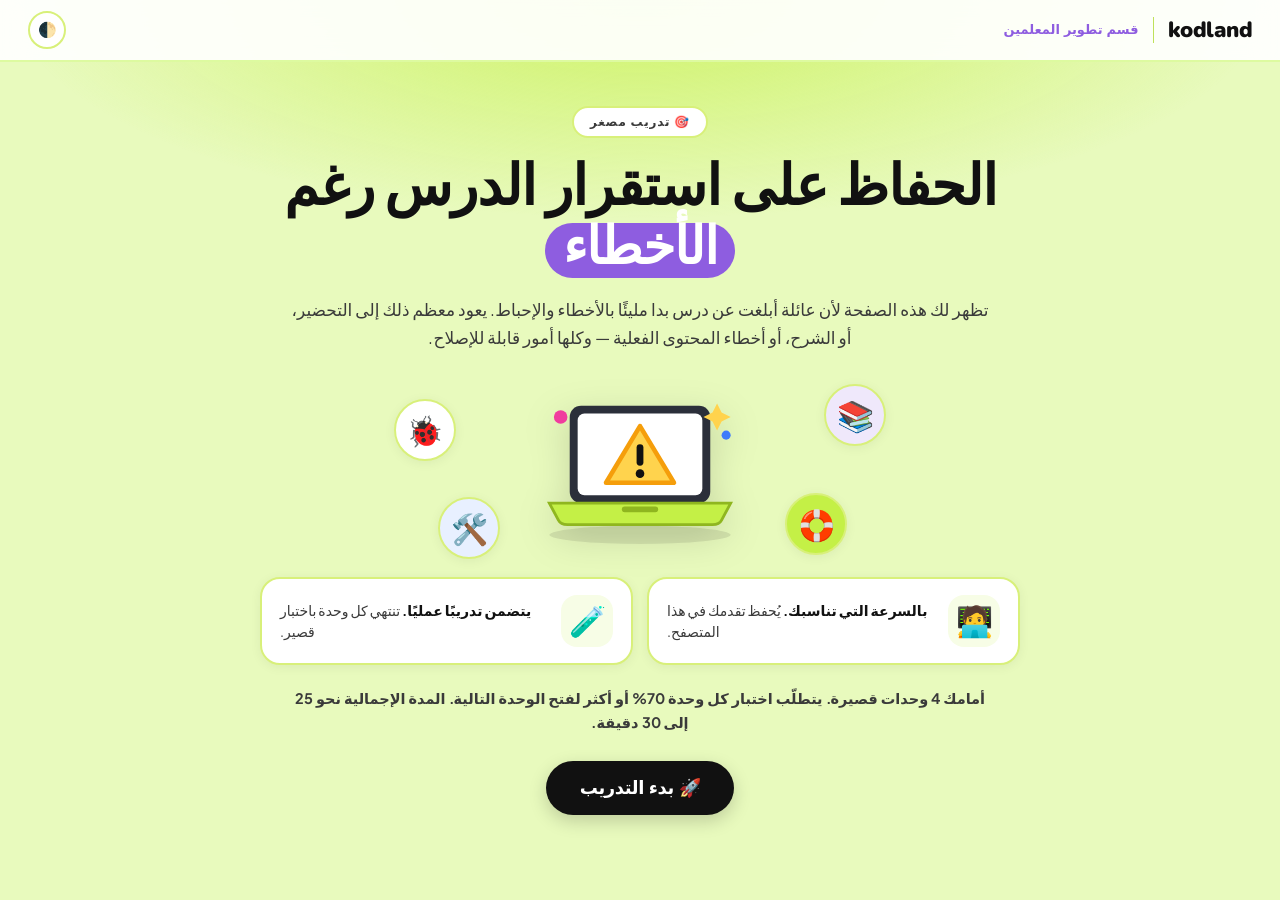
==== commit 7eb70f10: "Add files via upload" ====
--- a/ar.html
+++ b/ar.html
@@ -4,8 +4,11 @@
 <meta charset="UTF-8">
 <meta name="viewport" content="width=device-width, initial-scale=1.0">
 <title>Mini-Training · Handling Errors in Class — Kodland Tutor Training</title>
-<link href="https://fonts.googleapis.com/css2?family=Baloo+2:wght@600;700;800&family=Inter:wght@400;500;600;700;800&display=swap" rel="stylesheet">
+<link rel="preconnect" href="https://fonts.googleapis.com"><link rel="preconnect" href="https://fonts.gstatic.com" crossorigin>
+<link href="https://fonts.googleapis.com/css2?family=Baloo+2:wght@600;700;800&family=Inter:wght@400;500;600;700;800&family=Nunito:wght@700;800;900&family=Plus+Jakarta+Sans:wght@400;500;600;700;800&display=swap" rel="stylesheet">
 <link rel="stylesheet" href="assets/style.css">
+<link rel="stylesheet" href="assets/theme.css">
+<style>:root,:root[data-theme="dark"]{--pink:#8E5DE0;--pink-d:#7440C4;--coral:#8E5DE0;--coral-d:#7440C4}:root:not([data-theme="dark"]){--pink-l:#EFE8FB}</style>
 </head>
 <body>
 
@@ -26,7 +29,12 @@
       <div class="eyebrow" data-i18n="heroEyebrow"></div>
       <h1 data-i18n-html="heroTitle"></h1>
       <p data-i18n="heroIntro"></p>
-      <div class="card" style="max-width:560px;margin:0 auto 22px;text-align:left"><p style="margin:0" data-i18n="heroWork"></p></div>
+      <div class="hero-art" id="heroArt"></div>
+      <div class="hero-cards">
+        <div class="hcard"><span class="hc-ic">🧑‍💻</span><div data-i18n-html="heroCard1"></div></div>
+        <div class="hcard"><span class="hc-ic">🧪</span><div data-i18n-html="heroCard2"></div></div>
+      </div>
+      <p class="hero-work" data-i18n="heroWork" style="font-size:14.5px;font-weight:700"></p>
       <button class="start-btn" onclick="goDashboard()" data-i18n="startBtn"></button>
     </div>
   </div>
@@ -47,7 +55,8 @@
     </div>
   </nav>
   <div class="msec">
-    <div class="slbl">Your learning path</div>
+    <div class="slbl" data-i18n="pathLabel"></div>
+    <div class="pbar"><b id="pbCount">0/6</b><div class="ptrack"><i id="pbFill"></i></div><span data-i18n="pbLabel"></span></div>
     <div class="grid" id="mgrid"></div>
   </div>
 </div>
@@ -80,7 +89,9 @@
 </div>
 
 
-<script>window.PROG_KEY_OVERRIDE='kl-mt-content_errors-progress';</script>
+<canvas id="confetti"></canvas>
+
+<script>window.PROG_KEY_OVERRIDE='kl-mt-content_errors-progress'; window.HERO_ART={ill:'laptopWarn',orbs:['🐞','📚','🛠️','🛟']};</script>
 <script src="assets/content-ar.js"></script>
 <script src="assets/engine.js"></script>
 </body>
--- a/assets/theme.css
+++ b/assets/theme.css
@@ -0,0 +1,361 @@
+/* ==========================================================================
+   Mini_Training_7_Technical_Issues — visual theme (v2)
+   Loaded AFTER style.css. It re-skins the training with the look of the
+   "Kodland TD Core-EM Training" (lime background, pink accent, big emoji,
+   colourful cards, interactive widgets) and adds the new components used by
+   the content: symCards, flipCards, tabsBlock, stepper, chatMock, ill().
+   To go back to the old look, just remove the <link> to this file.
+   ========================================================================== */
+
+:root{
+  --bg:#E8FABD; --bg2:#F4FCD3; --surface:#FFFFFF; --surface2:#F7FDE6;
+  --border:#D8F07A; --line2:#BFE15A; --nav-b:#DDFAA0;
+  --ink:#111111; --ink2:#3A3A3A; --muted:#6B6F7D;
+  --lime:#C4F046; --lime-d:#AEDD2E; --lime-dd:#5E7F07;
+  --pink:#F03D9E; --pink-d:#D4308A; --pink-l:#FFE4F2;
+  --blue:#3E7BFA; --blue-d:#2A63D8; --blue-l:#E8F0FF;
+  --ok:#1FA45A; --ok-l:#E6F8EE; --orange:#F59E0B; --orange-l:#FFF3DC;
+  --red:#E5484D; --red-l:#FFEBEC; --violet:#8B5CF6; --violet-l:#F0EAFF; --yellow:#FFD34D;
+  --coral:#F03D9E; --coral-d:#D4308A;
+  --text:var(--ink); --text2:var(--ink2); --text-muted:var(--muted);
+  --r:20px; --rsm:12px;
+  --shadow:0 2px 12px rgba(0,0,0,.06); --shadow-h:0 10px 30px rgba(0,0,0,.12);
+  --f-disp:'Nunito','Baloo 2',system-ui,'Segoe UI',Arial,sans-serif;
+  --f-body:'Plus Jakarta Sans','Inter',system-ui,'Segoe UI',Arial,sans-serif;
+}
+[data-theme="dark"]{
+  --bg:#10150C; --bg2:#161D10; --surface:#1B2214; --surface2:#222B19;
+  --border:#34421F; --line2:#4B5F2A; --nav-b:#2B3820;
+  --ink:#F2F5EA; --ink2:#C9D1B8; --muted:#97A082;
+  --blue-l:#1D2A47; --pink-l:#3A1A2C; --ok-l:#14301F; --orange-l:#3A2C10; --red-l:#3A1C1E; --violet-l:#2A2144;
+  --shadow:0 2px 12px rgba(0,0,0,.4); --shadow-h:0 10px 30px rgba(0,0,0,.55);
+}
+
+html{scroll-behavior:smooth}
+body{font-family:var(--f-body);background:var(--bg);color:var(--ink);-webkit-font-smoothing:antialiased}
+body::before{content:"";position:fixed;inset:0 0 auto 0;height:520px;background:radial-gradient(ellipse 70% 60% at 50% 0%,rgba(196,240,70,.75),transparent 70%);pointer-events:none;z-index:0}
+[data-theme="dark"] body::before{background:radial-gradient(ellipse 70% 60% at 50% 0%,rgba(120,170,30,.28),transparent 70%)}
+.screen{position:relative;z-index:1}
+h1,h2,h3,h4,.mh1,.rtitle,.start-btn{font-family:var(--f-disp);font-weight:900;letter-spacing:-.02em}
+::selection{background:var(--lime);color:#111}
+
+/* ---------- Nav ---------- */
+.nav{height:62px;background:rgba(255,255,255,.92);border-bottom:2px solid var(--nav-b)}
+[data-theme="dark"] .nav{background:rgba(16,21,12,.9)}
+.logo-mark{font-family:var(--f-disp);font-weight:900;font-size:22px;color:var(--ink);letter-spacing:-.5px}
+.logo-sub{font-family:var(--f-disp);font-weight:800;font-size:13px;color:var(--pink);max-width:none}
+.logo-div{background:var(--line2)}
+.tbtn{background:var(--surface);border:2px solid var(--border);color:var(--ink)}
+.tbtn:hover{background:var(--lime);border-color:var(--lime-d)}
+#ntag{background:var(--lime);color:#111!important;border-radius:999px;padding:6px 13px;font-weight:800!important;font-size:12.5px!important}
+
+/* ---------- Buttons ---------- */
+.start-btn,.ctabtn,.ix-nextbtn,.bdark{font-family:var(--f-disp);background:var(--ink);color:#fff;border-radius:999px;border:0;font-weight:900;transition:transform .15s,background .15s,box-shadow .15s}
+[data-theme="dark"] .start-btn,[data-theme="dark"] .ctabtn,[data-theme="dark"] .ix-nextbtn,[data-theme="dark"] .bdark{background:var(--lime);color:#111}
+.start-btn:hover,.ctabtn:hover,.ix-nextbtn:hover,.bdark:hover{background:var(--pink);color:#fff;transform:translateY(-2px);box-shadow:0 8px 22px rgba(240,61,158,.28)}
+.start-btn{padding:15px 34px;font-size:18px;box-shadow:0 6px 18px rgba(0,0,0,.18)}
+.bline{border:2px solid var(--line2);background:var(--surface);color:var(--ink);border-radius:999px;font-weight:800}
+
+/* ---------- Home / hero ---------- */
+.hero{padding:44px 24px 24px}
+.hero-inner{max-width:880px}
+.eyebrow{background:var(--surface);border:2px solid var(--border);color:var(--ink2);font-family:var(--f-disp);font-weight:900;font-size:12px;letter-spacing:.07em}
+.hero h1{font-size:clamp(34px,5.6vw,56px);line-height:1.06;color:var(--ink)}
+.h-pill{background:var(--pink);color:#fff;border-radius:999px;padding:0 18px;box-decoration-break:clone;-webkit-box-decoration-break:clone}
+.hero p{color:var(--ink2);font-size:17px;line-height:1.65;max-width:700px}
+.hero .card{max-width:640px;margin:0 auto 22px;background:var(--surface);border:2px solid var(--border);border-radius:var(--r);text-align:center}
+.hero-art{position:relative;height:190px;max-width:560px;margin:2px auto 14px;display:flex;align-items:center;justify-content:center}
+.hero-art .ill{width:230px;height:170px;position:relative;z-index:2;filter:drop-shadow(0 10px 18px rgba(0,0,0,.14));animation:floaty 5s ease-in-out infinite}
+.orb{position:absolute;display:flex;align-items:center;justify-content:center;width:62px;height:62px;border-radius:50%;background:var(--surface);border:2px solid var(--border);font-size:30px;box-shadow:var(--shadow);animation:floaty 4.2s ease-in-out infinite}
+.orb.o1{left:6%;top:14%;animation-delay:.2s}.orb.o2{right:6%;top:6%;animation-delay:.9s;background:var(--pink-l)}
+.orb.o3{left:14%;bottom:2%;animation-delay:1.4s;background:var(--blue-l)}.orb.o4{right:13%;bottom:4%;animation-delay:.5s;background:var(--lime)}
+@keyframes floaty{0%,100%{transform:translateY(0)}50%{transform:translateY(-8px)}}
+.hero-cards{display:grid;grid-template-columns:1fr 1fr;gap:14px;max-width:760px;margin:6px auto 22px;text-align:left}
+.hcard{display:flex;gap:14px;align-items:center;background:var(--surface);border:2px solid var(--border);border-radius:var(--r);padding:16px 18px;box-shadow:var(--shadow);font-size:14px;line-height:1.5;color:var(--ink2)}
+.hcard .hc-ic{flex:0 0 auto;font-size:30px;width:52px;height:52px;border-radius:16px;background:var(--surface2);display:flex;align-items:center;justify-content:center}
+.hcard b{color:var(--ink)}
+@media(max-width:700px){.hero-cards{grid-template-columns:1fr}.hero-art{height:160px}.orb{width:50px;height:50px;font-size:24px}}
+
+/* ---------- Dashboard ---------- */
+.msec{max-width:1040px;padding:6px 24px 70px}
+.slbl{font-family:var(--f-disp);font-weight:900;font-size:13px;letter-spacing:.1em;color:var(--pink);margin:14px 0 12px}
+.pbar{display:flex;align-items:center;gap:16px;background:var(--surface);border:2px solid var(--border);border-radius:999px;padding:12px 20px;margin:4px 0 22px;box-shadow:var(--shadow)}
+.pbar b{font-family:var(--f-disp);font-size:20px;font-weight:900}
+.ptrack{flex:1;height:12px;border-radius:999px;background:var(--surface2);border:1px solid var(--border);overflow:hidden}
+.ptrack i{display:block;height:100%;width:0;border-radius:999px;background:linear-gradient(90deg,var(--lime-d),var(--pink));transition:width .8s cubic-bezier(.2,.8,.2,1)}
+.pbar span{font-weight:800;font-size:13px;color:var(--muted);white-space:nowrap}
+.grid{grid-template-columns:repeat(2,1fr);gap:18px}
+@media(max-width:760px){.grid{grid-template-columns:1fr}}
+.mc{position:relative;border:2px solid var(--border);border-top:7px solid var(--mcol,var(--lime-d));border-radius:24px;box-shadow:var(--shadow);background:var(--surface);overflow:hidden}
+.mc-stripe{display:none}
+.mc:hover:not(.locked){transform:translateY(-5px);box-shadow:var(--shadow-h)}
+.mc.locked{background:repeating-linear-gradient(135deg,var(--surface) 0 18px,var(--surface2) 18px 36px);opacity:.78;filter:saturate(.6);cursor:not-allowed}
+.mc-body{padding:20px 22px 20px;position:relative}
+.mc-num{font-family:var(--f-disp);font-size:12px;font-weight:900;letter-spacing:.09em;text-transform:uppercase;color:var(--muted)}
+.mc-em-circle{display:none}
+.mc-big{display:block;font-size:56px;line-height:1;margin:10px 0 8px;transition:transform .25s}
+.mc:hover:not(.locked) .mc-big{transform:scale(1.12) rotate(-6deg)}
+.mc-title{font-family:var(--f-disp);font-weight:900;font-size:22px;margin:2px 0 6px;color:var(--ink)}
+.mc-desc{font-size:13.5px;line-height:1.55;color:var(--ink2);min-height:62px}
+.mc-foot{margin-top:12px}
+.mc.done{border-right-color:var(--ok);border-bottom-color:var(--ok);border-left-color:var(--ok)}
+.mc.done::after{content:"✓";position:absolute;right:16px;top:16px;width:30px;height:30px;border-radius:50%;background:var(--ok);color:#fff;font-weight:900;display:flex;align-items:center;justify-content:center}
+.badge{font-family:var(--f-disp);font-weight:900;border-radius:999px;padding:7px 14px;font-size:12.5px}
+.badge.br{background:var(--ink);color:#fff}
+.badge.bd{background:var(--ok-l);color:var(--ok);border:1px solid var(--ok)}
+.badge.bl{background:var(--surface2);color:var(--muted);border:1px solid var(--border)}
+
+/* ---------- Module page ---------- */
+.rdbar{position:fixed;top:62px;left:0;right:0;height:4px;background:transparent;z-index:90}
+.rdbar i{display:block;height:100%;width:0;background:linear-gradient(90deg,var(--lime-d),var(--pink));border-radius:0 4px 4px 0;transition:width .12s linear}
+.cbody{max-width:1000px;padding:30px 24px 90px}
+.mhead{display:grid;grid-template-columns:1fr auto;gap:18px;align-items:center}
+@media(max-width:760px){.mhead{grid-template-columns:1fr}.mhead-art{display:none}}
+.meyebrow{font-family:var(--f-disp);font-weight:900;font-size:12.5px;letter-spacing:.09em;text-transform:uppercase;color:var(--pink)}
+.mh1{font-size:clamp(30px,4.6vw,46px);line-height:1.08;margin:6px 0 14px}
+.mh1-em{display:inline-block;margin-right:4px;animation:pop .7s cubic-bezier(.2,1.4,.4,1) both}
+@keyframes pop{from{transform:scale(.3) rotate(-20deg);opacity:0}to{transform:scale(1) rotate(0);opacity:1}}
+.mobj-box{background:var(--surface);border:2px solid var(--border);border-left:7px solid var(--lime-d);border-radius:var(--r);box-shadow:var(--shadow);padding:16px 20px}
+.mobj-ic{background:var(--lime);border-radius:14px}
+.mobj-txt strong{color:var(--lime-dd);font-family:var(--f-disp);letter-spacing:.06em;text-transform:uppercase;font-size:12px}
+[data-theme="dark"] .mobj-txt strong{color:var(--lime)}
+.mhead-art .ill{width:210px;height:160px;filter:drop-shadow(0 10px 16px rgba(0,0,0,.12));animation:floaty 5.5s ease-in-out infinite}
+.learn{display:grid;grid-template-columns:repeat(4,1fr);gap:12px;margin:18px 0 14px}
+@media(max-width:860px){.learn{grid-template-columns:repeat(2,1fr)}}
+.lcard{background:var(--surface);border:2px solid var(--border);border-radius:var(--r);padding:14px 15px;box-shadow:var(--shadow);transition:transform .2s}
+.lcard:hover{transform:translateY(-3px)}
+.lcard span{display:block;font-size:30px;margin-bottom:6px}
+.lcard p{font-size:13px;line-height:1.45;color:var(--ink2);font-weight:600}
+.chips{display:flex;flex-wrap:wrap;gap:8px;margin:6px 0 10px}
+.chip{background:var(--surface);border:2px solid var(--border);border-radius:999px;padding:7px 14px;font-size:13px;font-weight:800;color:var(--ink);cursor:pointer;font-family:inherit;transition:all .15s}
+.chip:hover{background:var(--lime);border-color:var(--lime-d);transform:translateY(-1px)}
+.sec{margin-top:44px;scroll-margin-top:84px}
+.sh{display:flex;align-items:center;gap:14px;margin:0 0 16px}
+.se{flex:0 0 auto;width:54px;height:54px;border-radius:16px;background:var(--surface);border:2px solid var(--border);box-shadow:var(--shadow);display:flex;align-items:center;justify-content:center;font-size:30px}
+.sh h2{font-size:clamp(20px,2.6vw,27px);margin:0;white-space:normal}
+.sh::after{content:"";flex:1;height:5px;border-radius:5px;background:linear-gradient(90deg,var(--lime-d),transparent)}
+.reveal{opacity:0;transform:translateY(18px);transition:opacity .55s ease,transform .55s ease}
+.reveal.in{opacity:1;transform:none}
+@media(prefers-reduced-motion:reduce){.reveal{opacity:1;transform:none;transition:none}.hero-art .ill,.orb,.mhead-art .ill,.mh1-em{animation:none}}
+
+/* ---------- Generic cards, tables, lists ---------- */
+.card{background:var(--surface);border:2px solid var(--border);border-radius:var(--r);box-shadow:var(--shadow);padding:18px 20px;line-height:1.65;font-size:15px;color:var(--ink2);margin-bottom:14px}
+.card p+p{margin-top:10px}
+.card h4{font-size:17px;margin-bottom:8px;color:var(--ink)}
+.card strong{color:var(--ink)}
+.tbl-wrap{overflow-x:auto;border-radius:16px;border:2px solid var(--border);margin-top:12px;background:var(--surface)}
+.tbl-wrap table{border-collapse:collapse;width:100%;font-size:13.5px}
+.tbl-wrap th{background:var(--lime);color:#111;font-family:var(--f-disp);font-weight:900;text-align:left;padding:11px 14px}
+.tbl-wrap td{padding:11px 14px;border-top:1px solid var(--border);vertical-align:top;line-height:1.5;color:var(--ink2)}
+.tbl-wrap tr:nth-child(even) td{background:var(--surface2)}
+.three-col{display:grid;grid-template-columns:repeat(3,1fr);gap:14px}
+@media(max-width:820px){.three-col{grid-template-columns:1fr}}
+.three-col .card:nth-child(1){border-top:7px solid #7EA8FF}.three-col .card:nth-child(2){border-top:7px solid #FFB44D}.three-col .card:nth-child(3){border-top:7px solid #B79DF2}
+
+/* callouts */
+.callout{display:flex;gap:14px;align-items:flex-start;border-radius:var(--r);padding:15px 18px;margin:14px 0;border:2px solid var(--border);background:var(--surface);box-shadow:var(--shadow);line-height:1.6;font-size:14.5px;color:var(--ink2)}
+.co-ic{flex:0 0 auto;font-size:26px;width:46px;height:46px;border-radius:14px;display:flex;align-items:center;justify-content:center;background:var(--surface2)}
+.co-body{flex:1}.co-body strong{color:var(--ink)}
+.co-idea{background:var(--blue-l);border-color:#B9D1FF}.co-idea .co-ic{background:#fff}
+.co-ok{background:var(--ok-l);border-color:#8FE3B4}.co-ok .co-ic{background:#fff}
+.co-danger{background:var(--red-l);border-color:#FFB9BC}.co-danger .co-ic{background:#fff}
+.co-warn{background:var(--orange-l);border-color:#F6D58F}.co-warn .co-ic{background:#fff}
+.co-star{background:#FFF9D6;border-color:#F3DD7A}.co-star .co-ic{background:#fff}
+[data-theme="dark"] .co-ic{background:rgba(255,255,255,.08)!important}
+
+/* do / avoid */
+.doavoid{display:grid;grid-template-columns:1fr 1fr;gap:14px;margin:14px 0}
+@media(max-width:760px){.doavoid{grid-template-columns:1fr}}
+.dobox,.avoidbox{border-radius:var(--r);padding:16px 18px;border:2px solid}
+.dobox{background:var(--ok-l);border-color:#8FE3B4}.avoidbox{background:var(--red-l);border-color:#FFB9BC}
+.dobox h5,.avoidbox h5{font-family:var(--f-disp);font-weight:900;font-size:15px;margin-bottom:8px}
+.dobox h5{color:var(--ok)}.avoidbox h5{color:var(--red)}
+.dobox ul,.avoidbox ul{list-style:none;display:flex;flex-direction:column;gap:7px}
+.dobox li,.avoidbox li{display:flex;gap:9px;font-size:13.5px;line-height:1.5;color:var(--ink2)}
+
+/* numbered list */
+.nc-list{display:flex;flex-direction:column;gap:10px;margin:12px 0}
+.nc-row{display:flex;gap:14px;align-items:flex-start;background:var(--surface);border:2px solid var(--border);border-radius:16px;padding:12px 16px;box-shadow:var(--shadow);line-height:1.55;font-size:14.5px;color:var(--ink2)}
+.nc-num{flex:0 0 auto;width:32px;height:32px;border-radius:50%;background:var(--pink);color:#fff;font-family:var(--f-disp);font-weight:900;display:flex;align-items:center;justify-content:center}
+
+/* icon grid */
+.icon-grid{display:grid;grid-template-columns:repeat(auto-fit,minmax(230px,1fr));gap:14px;margin:14px 0}
+.icon-grid.ig4,.icon-grid.ig2{grid-template-columns:repeat(2,1fr)}.icon-grid.ig6{grid-template-columns:repeat(3,1fr)}
+@media(max-width:760px){.icon-grid.ig4,.icon-grid.ig2,.icon-grid.ig6{grid-template-columns:1fr}}
+.icon-grid-item{background:var(--surface);border:2px solid var(--border);border-radius:var(--r);padding:16px;box-shadow:var(--shadow);transition:transform .2s,box-shadow .2s;font-size:14px;line-height:1.55;color:var(--ink2)}
+.icon-grid-item:hover{transform:translateY(-4px);box-shadow:var(--shadow-h)}
+.igi-ic{font-size:34px;width:60px;height:60px;border-radius:18px;background:var(--surface2);display:flex;align-items:center;justify-content:center;margin-bottom:10px}
+.icon-grid-item:nth-child(5n+1) .igi-ic{background:#E8F0FF}.icon-grid-item:nth-child(5n+2) .igi-ic{background:#FFE4F2}.icon-grid-item:nth-child(5n+3) .igi-ic{background:#FFF3DC}.icon-grid-item:nth-child(5n+4) .igi-ic{background:#E6F8EE}.icon-grid-item:nth-child(5n+5) .igi-ic{background:#F0EAFF}
+.igi-txt strong{color:var(--ink)}
+
+/* step flow */
+.step-flow{display:flex;gap:10px;align-items:stretch;margin:16px 0;flex-wrap:wrap}
+.step-box{flex:1 1 180px;background:var(--surface);border:2px solid var(--border);border-radius:var(--r);padding:16px;text-align:center;box-shadow:var(--shadow);transition:transform .2s}
+.step-box:hover{transform:translateY(-3px)}
+.step-ic{font-size:38px;margin-bottom:6px}.step-lbl{font-weight:800;font-size:13.5px;line-height:1.45;color:var(--ink)}
+.step-arrow{align-self:center;font-size:24px;font-weight:900;color:var(--pink);animation:nudge 1.4s ease-in-out infinite}
+@keyframes nudge{0%,100%{transform:translateX(0)}50%{transform:translateX(5px)}}
+@media(max-width:760px){.step-arrow{display:none}}
+
+/* pattern cards */
+.pattern-row{display:grid;grid-template-columns:repeat(3,1fr);gap:14px;margin:14px 0}
+@media(max-width:820px){.pattern-row{grid-template-columns:1fr}}
+.pattern-card{background:var(--surface);border:2px solid var(--border);border-radius:var(--r);padding:18px;box-shadow:var(--shadow);border-top:7px solid var(--lime-d);transition:transform .2s}
+.pattern-card:hover{transform:translateY(-4px)}
+.pattern-card:nth-child(2){border-top-color:#FFC247}.pattern-card:nth-child(3){border-top-color:var(--red)}
+.pattern-ic{font-size:36px}.pattern-title{font-family:var(--f-disp);font-weight:900;font-size:19px;margin:4px 0}
+.pattern-desc{font-size:13.5px;font-weight:700;color:var(--ink);line-height:1.5}.pattern-note{font-size:13px;color:var(--ink2);margin-top:8px;line-height:1.5}
+
+/* big stat */
+.bigstat{display:flex;align-items:center;gap:18px;background:var(--surface);border:2px solid var(--border);border-radius:var(--r);padding:16px 22px;box-shadow:var(--shadow);margin:14px 0}
+.bigstat-num{font-family:var(--f-disp);font-weight:900;font-size:clamp(34px,5vw,52px);color:var(--pink);white-space:nowrap;line-height:1}
+.bigstat-txt{font-size:15px;line-height:1.55;color:var(--ink2)}
+
+/* accordion (details) */
+.acc-item{background:var(--surface);border:2px solid var(--border);border-radius:16px;margin:9px 0;box-shadow:var(--shadow);overflow:hidden;transition:border-color .2s}
+.acc-item[open]{border-color:var(--lime-d)}
+.acc-item summary{list-style:none;cursor:pointer;padding:14px 18px;font-weight:800;font-size:15px;color:var(--ink);display:flex;align-items:center;gap:10px}
+.acc-item summary::-webkit-details-marker{display:none}
+.acc-item summary::after{content:"＋";margin-left:auto;font-weight:900;color:var(--pink);font-size:20px;transition:transform .2s}
+.acc-item[open] summary::after{content:"－"}
+.acc-item[open] summary{background:var(--surface2)}
+.acc-body{padding:4px 18px 16px;font-size:14px;line-height:1.65;color:var(--ink2)}
+.acc-body p{margin-top:8px}.acc-body strong{color:var(--ink)}
+
+/* ---------- NEW: symptom cards (tap to open) ---------- */
+.sym-grid{display:grid;grid-template-columns:repeat(2,1fr);gap:14px;margin:14px 0;align-items:start}
+@media(max-width:820px){.sym-grid{grid-template-columns:1fr}}
+.sym{background:var(--surface);border:2px solid var(--border);border-left:8px solid var(--sc,var(--lime-d));border-radius:var(--r);box-shadow:var(--shadow);overflow:hidden;transition:box-shadow .2s,transform .2s}
+.sym:hover{box-shadow:var(--shadow-h);transform:translateY(-2px)}
+.sym-head{display:flex;gap:14px;align-items:center;padding:15px 16px;cursor:pointer;width:100%;background:none;border:0;text-align:left;font-family:inherit;color:inherit}
+.sym-ic{flex:0 0 auto;width:56px;height:56px;border-radius:16px;font-size:30px;display:flex;align-items:center;justify-content:center;background:var(--sbg,var(--surface2))}
+.sym-t{flex:1;font-family:var(--f-disp);font-weight:900;font-size:16.5px;line-height:1.25;color:var(--ink)}
+.sym-t small{display:block;font-family:var(--f-body);font-weight:700;font-size:12px;color:var(--muted);margin-top:3px}
+.sym-chev{font-size:18px;color:var(--pink);transition:transform .25s;font-weight:900}
+.sym.open .sym-chev{transform:rotate(180deg)}
+.sym-body{display:none;padding:2px 16px 16px;flex-direction:column;gap:9px}
+.sym.open .sym-body{display:flex;animation:drop .3s ease both}
+@keyframes drop{from{opacity:0;transform:translateY(-6px)}to{opacity:1;transform:none}}
+.sr{display:flex;gap:10px;align-items:flex-start;border-radius:14px;padding:10px 12px;font-size:13.5px;line-height:1.55;color:var(--ink2)}
+.sr b.l{flex:0 0 auto;display:inline-flex;align-items:center;gap:5px;font-family:var(--f-disp);font-weight:900;font-size:11.5px;letter-spacing:.04em;text-transform:uppercase;border-radius:999px;padding:3px 10px;white-space:nowrap}
+.sr .x{flex:1}.sr .x em{color:var(--ink)}
+.sr.see{background:var(--blue-l)}.sr.see b.l{background:var(--blue);color:#fff}
+.sr.do{background:var(--ok-l)}.sr.do b.l{background:var(--ok);color:#fff}
+.sr.say{background:var(--violet-l)}.sr.say b.l{background:var(--violet);color:#fff}
+.sr.rep{background:var(--orange-l)}.sr.rep b.l{background:var(--orange);color:#fff}
+.sr.avoid{background:var(--red-l)}.sr.avoid b.l{background:var(--red);color:#fff}
+.sr.tip{background:#FFF9D6}.sr.tip b.l{background:#E0B400;color:#fff}
+[data-theme="dark"] .sr.tip{background:rgba(224,180,0,.15)}
+.sr .x ul{margin:6px 0 0 18px}.sr .x li{margin:3px 0}
+
+/* ---------- NEW: flip cards ---------- */
+.flip-grid{display:grid;grid-template-columns:repeat(auto-fit,minmax(170px,1fr));gap:14px;margin:14px 0}
+.flip-grid.n5{grid-template-columns:repeat(5,1fr)}.flip-grid.n6{grid-template-columns:repeat(3,1fr)}.flip-grid.n4{grid-template-columns:repeat(4,1fr)}
+@media(max-width:900px){.flip-grid.n5,.flip-grid.n6,.flip-grid.n4{grid-template-columns:repeat(2,1fr)}}
+.flip-b{overflow:auto}
+.flip{perspective:900px;height:178px;cursor:pointer;background:none;border:0;padding:0;font-family:inherit;color:inherit}
+.flip-in{position:relative;width:100%;height:100%;transition:transform .55s cubic-bezier(.3,1.3,.5,1);transform-style:preserve-3d}
+.flip.on .flip-in{transform:rotateY(180deg)}
+.flip-f,.flip-b{position:absolute;inset:0;border-radius:var(--r);border:2px solid var(--border);backface-visibility:hidden;-webkit-backface-visibility:hidden;display:flex;flex-direction:column;align-items:center;justify-content:center;text-align:center;padding:14px;box-shadow:var(--shadow)}
+.flip-f{background:var(--surface)}
+.flip-f .fi{font-size:42px}.flip-f .ft{font-family:var(--f-disp);font-weight:900;font-size:16px;margin-top:6px;color:var(--ink)}
+.flip-f .fh{font-size:11.5px;color:var(--muted);margin-top:6px;font-weight:700}
+.flip-b{transform:rotateY(180deg);background:var(--lime);color:#111;font-size:13.5px;line-height:1.5;font-weight:600}
+.flip-b strong{font-family:var(--f-disp)}
+
+/* ---------- NEW: tabs ---------- */
+.tabs{margin:14px 0}
+.tab-bar{display:flex;gap:8px;flex-wrap:wrap;margin-bottom:12px}
+.tab-btn{flex:1 1 140px;display:flex;align-items:center;justify-content:center;gap:8px;background:var(--surface);border:2px solid var(--border);border-radius:999px;padding:11px 16px;font-family:var(--f-disp);font-weight:900;font-size:15px;cursor:pointer;color:var(--ink);transition:all .15s}
+.tab-btn:hover{background:var(--surface2)}
+.tab-btn.on{background:var(--ink);color:#fff;border-color:var(--ink)}
+[data-theme="dark"] .tab-btn.on{background:var(--lime);color:#111;border-color:var(--lime)}
+.tab-panel{display:none}.tab-panel.on{display:block;animation:drop .3s ease both}
+
+/* ---------- NEW: stepper ---------- */
+.stp{display:grid;grid-template-columns:230px 1fr;background:var(--surface);border:2px solid var(--border);border-radius:var(--r);box-shadow:var(--shadow);overflow:hidden;margin:14px 0}
+@media(max-width:760px){.stp{grid-template-columns:1fr}}
+.stp-l{background:linear-gradient(160deg,#DFF7A0,#BFE3FF);display:flex;flex-direction:column;align-items:center;justify-content:center;padding:22px 12px;min-height:220px}
+.stp-l .big{font-size:86px;line-height:1;animation:pop .5s cubic-bezier(.2,1.4,.4,1) both}
+.stp-l .of{margin-top:12px;font-family:var(--f-disp);font-weight:900;font-size:12px;letter-spacing:.08em;background:#fff;border-radius:999px;padding:4px 12px;color:var(--ink)}
+.stp-r{padding:20px 22px;display:flex;flex-direction:column}
+.stp-r h4{font-size:20px;margin-bottom:8px;color:var(--ink)}
+.stp-body{font-size:14.5px;line-height:1.65;color:var(--ink2);flex:1}
+.stp-body ul{margin:8px 0 0 20px}.stp-body li{margin:4px 0}.stp-body strong{color:var(--ink)}
+.stp-nav{display:flex;align-items:center;gap:8px;margin-top:14px}
+.stp-dots{display:flex;gap:7px;flex:1}
+.stp-dot{width:36px;height:36px;border-radius:50%;border:2px solid var(--border);background:var(--surface);cursor:pointer;font-size:16px;font-family:inherit;transition:all .15s}
+.stp-dot.on{background:var(--lime);border-color:var(--lime-d);transform:scale(1.1)}
+.stp-btn{border:2px solid var(--line2);background:var(--surface);border-radius:999px;padding:9px 16px;font-weight:800;cursor:pointer;font-family:inherit;color:var(--ink)}
+.stp-btn.next{background:var(--ink);color:#fff;border-color:var(--ink)}
+.stp-btn:disabled{opacity:.35;cursor:not-allowed}
+.stp-btn:hover:not(:disabled){background:var(--pink);color:#fff;border-color:var(--pink)}
+
+/* ---------- NEW: chat / phone mock ---------- */
+.chat-wrap{display:grid;grid-template-columns:minmax(260px,330px) 1fr;gap:20px;margin:16px 0;align-items:start}
+@media(max-width:820px){.chat-wrap{grid-template-columns:1fr}}
+.phone{background:#1B1F2A;border-radius:34px;padding:12px;box-shadow:var(--shadow-h);max-width:340px;width:100%;margin:0 auto}
+.ph-top{display:flex;align-items:center;gap:10px;background:#0F7A6A;color:#fff;border-radius:22px 22px 0 0;padding:12px 14px}
+.ph-av{width:36px;height:36px;border-radius:50%;background:#fff;display:flex;align-items:center;justify-content:center;font-size:20px}
+.ph-name{font-weight:800;font-size:14px;line-height:1.2}.ph-name small{display:block;font-weight:600;font-size:11px;opacity:.85}
+.ph-body{background:#EDE6DB;min-height:300px;padding:14px 10px;display:flex;flex-direction:column;gap:9px;border-radius:0 0 22px 22px}
+.bub{max-width:86%;padding:9px 12px;border-radius:14px;font-size:13.2px;line-height:1.45;box-shadow:0 1px 2px rgba(0,0,0,.12);animation:drop .35s ease both;color:#1b1b1b}
+.bub.in{background:#fff;align-self:flex-start;border-top-left-radius:4px}
+.bub.out{background:#DCF8C6;align-self:flex-end;border-top-right-radius:4px}
+.bub small{display:block;font-size:10px;color:#777;margin-top:3px;text-align:right}
+.bub.fb{align-self:stretch;max-width:100%;border-radius:12px;font-weight:600;text-align:left}
+.bub.fb.good{background:#D8F8E4;border:2px solid #36B873}.bub.fb.bad{background:#FFE3E4;border:2px solid #E5484D}
+.chat-q h4{font-size:18px;margin-bottom:6px;color:var(--ink)}.chat-q p{font-size:14px;color:var(--ink2);margin-bottom:12px;line-height:1.55}
+.chat-opts{display:flex;flex-direction:column;gap:10px}
+.chat-opt{background:var(--surface);border:2px solid var(--border);border-radius:16px;padding:12px 14px;text-align:left;font-family:inherit;font-size:13.5px;line-height:1.5;color:var(--ink2);cursor:pointer;transition:all .15s}
+.chat-opt:hover:not(:disabled){background:var(--surface2);border-color:var(--lime-d);transform:translateX(3px)}
+.chat-opt b{display:inline-flex;width:24px;height:24px;border-radius:50%;background:var(--ink);color:#fff;font-size:12px;align-items:center;justify-content:center;margin-right:8px}
+.chat-opt.used{opacity:.55}.chat-opt.good,.chat-opt.good:hover{border-color:#36B873!important;background:var(--ok-l)!important;opacity:1}.chat-opt.bad,.chat-opt.bad:hover{border-color:var(--red)!important;background:var(--red-l)!important;opacity:1}
+.chat-opt:disabled{cursor:default}
+.chat-again{margin-top:10px;background:none;border:2px solid var(--line2);border-radius:999px;padding:8px 16px;font-weight:800;font-family:inherit;cursor:pointer;color:var(--ink);display:none}
+
+/* ---------- NEW: timeline "clock" ---------- */
+.rclock{display:grid;grid-template-columns:repeat(4,1fr);gap:0;margin:16px 0;position:relative}
+@media(max-width:820px){.rclock{grid-template-columns:1fr;gap:12px}}
+.rc{position:relative;padding:0 8px;text-align:center}
+.rc::before{content:"";position:absolute;top:30px;left:-50%;width:100%;height:4px;background:var(--lime-d);z-index:0}
+.rc:first-child::before{display:none}
+@media(max-width:820px){.rc::before{display:none}}
+.rc-dot{position:relative;z-index:1;width:62px;height:62px;border-radius:50%;margin:0 auto 10px;background:var(--surface);border:3px solid var(--lime-d);display:flex;align-items:center;justify-content:center;font-size:28px;box-shadow:var(--shadow)}
+.rc-when{font-family:var(--f-disp);font-weight:900;font-size:12px;letter-spacing:.06em;text-transform:uppercase;color:var(--pink)}
+.rc-t{font-weight:800;font-size:14px;color:var(--ink);margin:2px 0}.rc-d{font-size:12.5px;color:var(--ink2);line-height:1.45}
+
+/* ---------- Illustrations ---------- */
+.ill{display:inline-block;line-height:0}
+.ill svg{width:100%;height:100%;display:block}
+
+/* ---------- Simulation embed ---------- */
+.sim-embed-tag{background:var(--pink);font-family:var(--f-disp)}
+.sim-embed iframe{border:2px solid var(--border);border-radius:20px;height:560px}
+@media(max-width:760px){.sim-embed iframe{height:520px}}
+
+/* ---------- Module check ---------- */
+.ix-wrap{background:var(--surface);border:2px solid var(--border);border-radius:24px;box-shadow:var(--shadow);padding:22px 24px;margin-top:34px}
+.ix-badge{background:var(--lime);color:#111;font-family:var(--f-disp);font-weight:900;border-radius:999px;padding:6px 14px;font-size:12.5px}
+.ix-title{font-family:var(--f-disp);font-weight:900;font-size:22px;margin:12px 0 4px;color:var(--ink)}
+.ix-instr{font-size:15px;line-height:1.6;color:var(--ink2);margin-bottom:12px;font-weight:600}
+.ix-bar{height:10px;border-radius:999px;background:var(--surface2);border:1px solid var(--border);overflow:hidden;margin:10px 0 14px}
+.ix-bar i{display:block;height:100%;border-radius:999px;background:linear-gradient(90deg,var(--lime-d),var(--pink));transition:width .5s}
+.ix-card{background:var(--surface);border:2px solid var(--border);border-radius:16px;padding:13px 16px;margin:9px 0;cursor:pointer;font-size:14.5px;line-height:1.5;color:var(--ink2);transition:all .15s}
+.ix-card:hover:not(.locked){background:var(--surface2);border-color:var(--lime-d);transform:translateX(3px)}
+.ix-card.ok,.ix-card.correct{background:var(--ok-l);border-color:var(--ok)}
+.ix-card.bad,.ix-card.wrong{background:var(--red-l);border-color:var(--red)}
+.ix-zones{display:grid;grid-template-columns:repeat(auto-fit,minmax(200px,1fr));gap:10px;margin-top:12px}
+.ix-zone-btn{background:var(--surface);border:2px solid var(--border);border-radius:16px;padding:12px 14px;font-weight:800;font-family:inherit;cursor:pointer;color:var(--ink);transition:all .15s;line-height:1.4}
+.ix-zone-btn:hover:not(:disabled){background:var(--lime);border-color:var(--lime-d);transform:translateY(-2px)}
+.ix-fb{border-radius:16px;padding:13px 16px;margin-top:12px;font-weight:600;line-height:1.55;font-size:14.5px}
+.ix-fb.ok{background:var(--ok-l);border:2px solid var(--ok);color:var(--ink)}.ix-fb.bad{background:var(--red-l);border:2px solid var(--red);color:var(--ink)}
+.ix-progress{margin-top:12px;font-weight:800;font-size:13px;color:var(--muted)}
+
+/* ---------- Results ---------- */
+.rbody{text-align:center;max-width:620px;margin:60px auto;background:var(--surface);border:2px solid var(--border);border-radius:28px;box-shadow:var(--shadow-h);padding:40px 28px}
+.remi{font-size:84px;animation:pop .6s cubic-bezier(.2,1.4,.4,1) both}
+.rtitle{font-size:30px;margin:8px 0}.rpct{font-family:var(--f-disp);font-weight:900;font-size:64px;line-height:1.1}
+.rpct.pass{color:var(--ok)}.rpct.fail{color:var(--red)}
+.rsub{font-size:15.5px;color:var(--ink2);margin:10px 0 22px;line-height:1.6}
+#confetti{position:fixed;inset:0;width:100%;height:100%;pointer-events:none;z-index:9999}
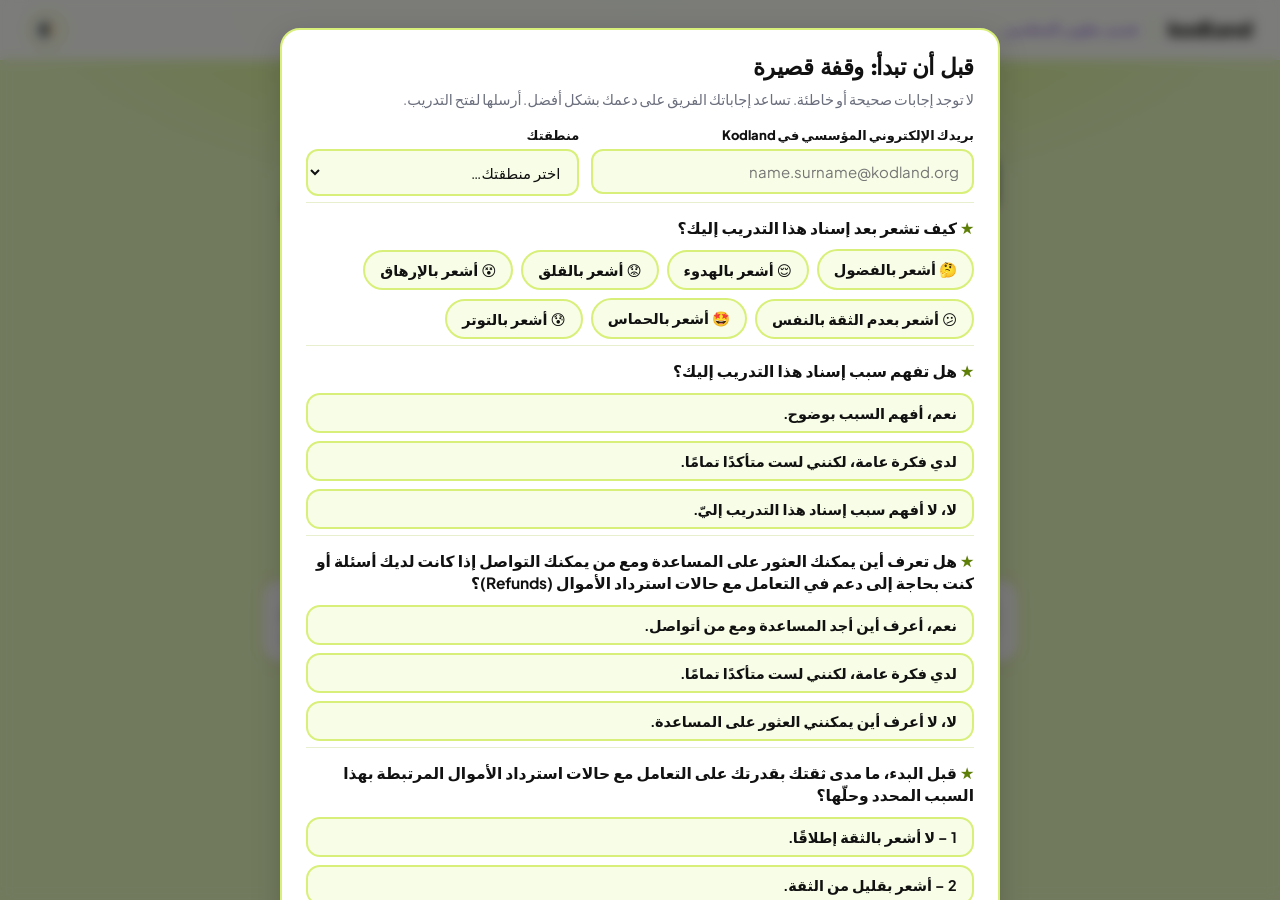
==== commit 95ac53c2: "Add files via upload" ====
--- a/ar.html
+++ b/ar.html
@@ -94,5 +94,6 @@
 <script>window.PROG_KEY_OVERRIDE='kl-mt-content_errors-progress'; window.HERO_ART={ill:'laptopWarn',orbs:['🐞','📚','🛠️','🛟']};</script>
 <script src="assets/content-ar.js"></script>
 <script src="assets/engine.js"></script>
+<script src="assets/surveys.js"></script>
 </body>
 </html>
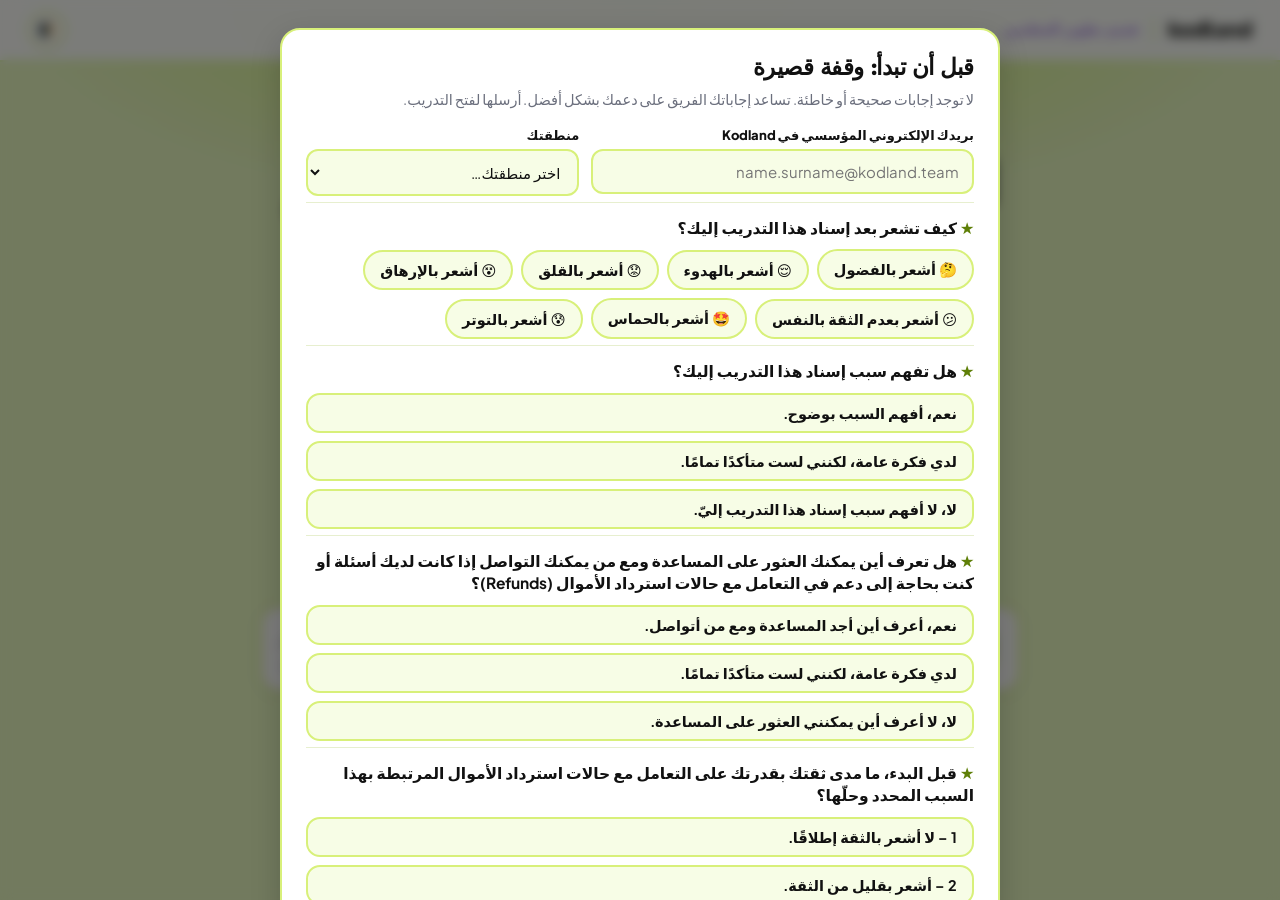
==== commit 6dbcd5e0: "Add files via upload" ====
--- a/ar.html
+++ b/ar.html
@@ -93,7 +93,7 @@
 
 <script>window.PROG_KEY_OVERRIDE='kl-mt-content_errors-progress'; window.HERO_ART={ill:'laptopWarn',orbs:['🐞','📚','🛠️','🛟']};</script>
 <script src="assets/content-ar.js"></script>
+<script src="assets/surveys-v2.js"></script>
 <script src="assets/engine.js"></script>
-<script src="assets/surveys.js"></script>
 </body>
 </html>
--- a/assets/style.css
+++ b/assets/style.css
@@ -400,3 +400,27 @@
 
 /* long words in translated text must wrap inside their cards instead of widening them */
 .pattern-card,.card,.co,.step-box,.ix-card,.ix-fb,.mobj-txt{min-width:0;overflow-wrap:break-word}
+
+/* Tabs by age / dimension (dimTabs) */
+.dt-bar{display:grid;grid-template-columns:repeat(auto-fit,minmax(150px,1fr));gap:10px;margin-bottom:14px}
+@media(max-width:700px){.dt-bar{grid-template-columns:repeat(2,1fr)}}
+.dt-btn{display:flex;flex-direction:column;align-items:center;gap:6px;background:var(--surface);border:2px solid var(--border);border-radius:var(--r);padding:14px 8px 12px;font-family:'Baloo 2',sans-serif;font-weight:800;font-size:14.5px;color:var(--text2);cursor:pointer;box-shadow:var(--shadow);transition:transform .15s,border-color .15s,background .15s}
+.dt-btn:hover{transform:translateY(-2px)}
+.dt-btn.on{border-color:var(--coral);background:var(--hi-bg);color:var(--text)}
+.dt-btn-ic{font-size:36px;line-height:1}
+.dt-btn-lbl{line-height:1.2;text-align:center}
+.dt-panel{display:none}
+.dt-panel.on{display:block;animation:dtIn .25s ease}
+@keyframes dtIn{from{opacity:0;transform:translateY(6px)}to{opacity:1;transform:none}}
+.dt-intro{display:flex;gap:16px;align-items:flex-start;background:var(--surface);border:2px solid var(--border);border-left:6px solid var(--coral);border-radius:var(--r);padding:18px 20px;margin-bottom:12px;box-shadow:var(--shadow)}
+.dt-intro-ic{font-size:46px;line-height:1;flex-shrink:0}
+.dt-intro-t{font-family:'Baloo 2',sans-serif;font-weight:800;font-size:20px;color:var(--text);margin-bottom:4px}
+.dt-intro p{font-size:14.5px;color:var(--text2);line-height:1.65;margin:0}
+.dt-intro p strong{color:var(--text)}
+.dt-panel .icon-grid{grid-template-columns:repeat(auto-fit,minmax(300px,1fr))}
+.dt-panel .icon-grid-item{padding:16px 16px}
+.dt-panel .igi-ic{width:56px;height:56px;font-size:30px}
+.dt-panel .igi-txt{font-size:14px}
+.dt-next{display:block;margin:6px 0 0 auto;background:var(--coral);color:#fff;border:none;border-radius:999px;padding:11px 22px;font-family:'Baloo 2',sans-serif;font-weight:800;font-size:14.5px;cursor:pointer;box-shadow:var(--shadow)}
+.dt-next:hover{background:var(--pink-hover-d)}
+.dt-done{text-align:right;font-family:'Baloo 2',sans-serif;font-weight:800;font-size:14.5px;color:var(--green-d);margin-top:6px}
